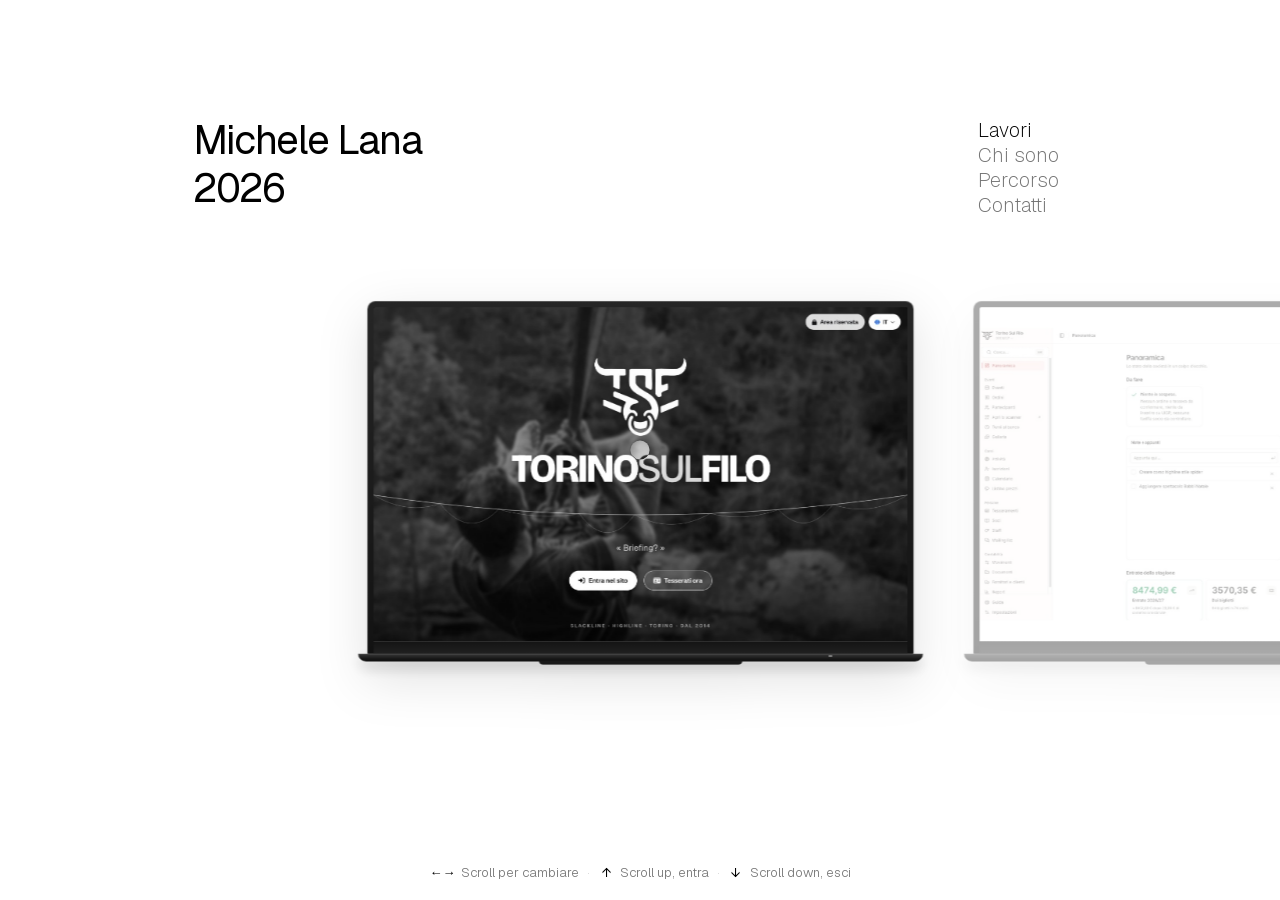
==== index.html @ 4f02e656 "ponytail" ====
<!doctype html>
<html lang="it">
<head>
<meta charset="utf-8">
<meta name="viewport" content="width=device-width, initial-scale=1, viewport-fit=cover">

<title>Michele Lana</title>
<meta name="description" content="Michele Lana. Sviluppo siti, piattaforme gestionali e app per macOS e Android, consulenza sulla privacy digitale. Torino, solo da remoto.">
<meta name="theme-color" content="#ffffff" media="(prefers-color-scheme: light)">
<meta name="theme-color" content="#14161a" media="(prefers-color-scheme: dark)">

<meta property="og:type" content="website">
<meta property="og:title" content="Michele Lana">
<meta property="og:description" content="Siti, piattaforme gestionali e applicazioni per macOS e Android. Consulenza sulla privacy digitale. Da Torino, solo da remoto.">
<link rel="canonical" href="https://michelelana.it/">
<meta property="og:url" content="https://michelelana.it/">
<meta property="og:image" content="https://michelelana.it/assets/img/og-image.jpg">
<meta property="og:image:width" content="1200">
<meta property="og:image:height" content="630">
<meta property="og:image:alt" content="Michele Lana, sviluppo siti, piattaforme gestionali e applicazioni">
<meta name="twitter:card" content="summary_large_image">
<meta name="twitter:image" content="https://michelelana.it/assets/img/og-image.jpg">

<link rel="icon" href="favicon.svg" type="image/svg+xml">
<link rel="preload" href="assets/fonts/geist-normal.woff2" as="font" type="font/woff2" crossorigin>
<link rel="stylesheet" href="assets/css/style.css?v=20261126m">

<script type="application/ld+json">
{"@context":"https://schema.org","@type":"Person","name":"Michele Lana",
"url":"https://michelelana.it/","image":"https://michelelana.it/assets/img/michele.jpg","email":"mailto:info@michelelana.it",
"jobTitle":"Sviluppatore web e consulente di privacy digitale",
"address":{"@type":"PostalAddress","addressLocality":"Torino","addressCountry":"IT"}}
</script>
<noscript><style>
  html,body{position:static!important;overflow:auto!important;height:auto!important}
  .cursor,.timeline,.back,.nav{display:none!important}
  .gallery{position:static!important;height:auto!important;overflow:visible!important}
  .gallery__viewport{overflow:visible!important}
  .gallery__track{display:block!important;transform:none!important}
  .slide{display:block!important;width:100%!important;height:auto!important;min-height:0!important;padding:60px 0;border-top:1px solid var(--line);pointer-events:auto!important}
  .slide,.slide__inner,.slide__text{opacity:1!important;transform:none!important}
  .slide__inner{position:static!important;left:auto!important;top:auto!important;width:100%!important;height:auto!important;grid-template-columns:1fr!important;gap:24px!important}
  .slide__visual{max-width:680px;transform:none!important}
  .slide__links{pointer-events:auto!important}
  .panel,.panel[hidden]{
    display:block!important;position:static!important;inset:auto!important;
    opacity:1!important;visibility:visible!important;
    background:none!important;backdrop-filter:none!important;-webkit-backdrop-filter:none!important;padding:40px 0;
  }
  .panel .panel__inner{
    display:block!important;max-height:none!important;overflow:visible!important;
    opacity:1!important;transform:none!important;padding:0;gap:0;
  }
  .panel .panel__text,.panel .panel__visual{width:100%!important}
</style></noscript>
</head>

<body>
<div class="cursor" aria-hidden="true"></div>
<svg aria-hidden="true" focusable="false" xmlns="http://www.w3.org/2000/svg" style="position:absolute;width:0;height:0;overflow:hidden"><symbol id="logo-unsplash" viewBox="0 0 24 24"><path fill="currentColor" d="M7.5 6.75V0h9v6.75h-9zm9 3.75H24V24H0V10.5h7.5v6.75h9V10.5z"/></symbol><symbol id="logo-soundcloud" viewBox="0 0 24 24"><path fill="currentColor" d="M23.999 14.165c-.052 1.796-1.612 3.169-3.4 3.169h-8.18a.68.68 0 0 1-.675-.683V7.862a.747.747 0 0 1 .452-.724s.75-.513 2.333-.513a5.364 5.364 0 0 1 2.763.755 5.433 5.433 0 0 1 2.57 3.54c.282-.08.574-.121.868-.12.884 0 1.73.358 2.347.992s.948 1.49.922 2.373ZM10.721 8.421c.247 2.98.427 5.697 0 8.672a.264.264 0 0 1-.53 0c-.395-2.946-.22-5.718 0-8.672a.264.264 0 0 1 .53 0ZM9.072 9.448c.285 2.659.37 4.986-.006 7.655a.277.277 0 0 1-.55 0c-.331-2.63-.256-5.02 0-7.655a.277.277 0 0 1 .556 0Zm-1.663-.257c.27 2.726.39 5.171 0 7.904a.266.266 0 0 1-.532 0c-.38-2.69-.257-5.21 0-7.904a.266.266 0 0 1 .532 0Zm-1.647.77a26.108 26.108 0 0 1-.008 7.147.272.272 0 0 1-.542 0 27.955 27.955 0 0 1 0-7.147.275.275 0 0 1 .55 0Zm-1.67 1.769c.421 1.865.228 3.5-.029 5.388a.257.257 0 0 1-.514 0c-.21-1.858-.398-3.549 0-5.389a.272.272 0 0 1 .543 0Zm-1.655-.273c.388 1.897.26 3.508-.01 5.412-.026.28-.514.283-.54 0-.244-1.878-.347-3.54-.01-5.412a.283.283 0 0 1 .56 0Zm-1.668.911c.4 1.268.257 2.292-.026 3.572a.257.257 0 0 1-.514 0c-.241-1.262-.354-2.312-.023-3.572a.283.283 0 0 1 .563 0Z"/></symbol></svg>

<header class="top">
  <div class="top__frame">
    <button class="brand" type="button" data-panel="lavori" aria-label="Torna ai lavori">
      <span>Michele Lana</span><span class="brand__yr"><span id="year" role="img" aria-label="2026">2026</span></span>
    </button>
    <nav class="nav" aria-label="Navigazione">
      <button type="button" data-panel="lavori" aria-current="true">Lavori</button>
      <button type="button" data-panel="chi-sono">Chi sono</button>
      <button type="button" data-panel="percorso">Percorso</button>
      <button type="button" data-panel="contatti">Contatti</button>
    </nav>
  </div>
</header>

<main id="main">

  <!-- ── GALLERIA: una slide alla volta ─────────────────────── -->
  <section class="gallery" id="lavori" aria-label="Lavori, slideshow" aria-describedby="gallery-help">
    <div class="gallery__viewport">
      <div class="gallery__track">

        <!-- 1 · Torino Sul Filo -->
        <article class="slide is-active" aria-label="Lavoro 1 di 11: Torino Sul Filo">
          <div class="slide__inner">
            <div class="slide__text">
              <h2>Torino Sul Filo</h2>
              <div class="slide__sub"><span>Web</span><span>Sito e piattaforma biglietti</span><span class="slide__date">2026</span></div>
              <div class="slide__meta"><h4>Associazione</h4>
                <div class="slide__lines"><span>Torino Sul Filo</span><span>Responsabile digitale</span></div>
              </div>
              <div class="slide__lines slide__desc"><span>Tesseramento, biglietteria con PDF,</span><span>check-in agli eventi e schede dei corsi.</span></div>
              <p class="slide__links"><a href="https://torinosulfilo.it" target="_blank" rel="noopener">torinosulfilo.it <span aria-hidden="true">&#8599;</span><span class="sr"> (si apre in una nuova scheda)</span></a></p>
            </div>
            <div class="slide__visual">
              <div class="device device--laptop">
                <div class="laptop__lid">
                  <div class="laptop__screen"><img src="assets/img/screens/torinosulfilo.jpg" alt="Homepage del sito torinosulfilo.it" width="1280" height="800" decoding="async"></div>
                  <div class="laptop__chin" aria-hidden="true"></div>
                </div>
                <div class="laptop__base" aria-hidden="true"><span class="laptop__point"></span></div>
              </div>
            </div>
          </div>
        </article>
        <!-- 2 · Gestionale Torino Sul Filo -->
        <article class="slide" aria-label="Lavoro 2 di 11: Gestionale Torino Sul Filo" inert aria-hidden="true">
          <div class="slide__inner">
            <div class="slide__text">
              <h2>Gestionale Torino Sul Filo</h2>
              <div class="slide__sub"><span>Web</span><span>Gestionale React</span><span class="slide__date">2026</span></div>
              <div class="slide__meta"><h4>Associazione</h4>
                <div class="slide__lines"><span>Torino Sul Filo</span><span>Gestionale su misura</span></div>
              </div>
              <div class="slide__lines slide__desc"><span>Flusso di cassa, tesseramenti e iscrizioni,</span><span>biglietti, libro soci e verbali d'assemblea.</span></div>
            </div>
            <div class="slide__visual">
              <div class="device device--laptop">
                <div class="laptop__lid">
                  <div class="laptop__screen"><picture><source media="(prefers-color-scheme: dark)" srcset="assets/img/screens/gestionale-torinosulfilo-dark.jpg"><img src="assets/img/screens/gestionale-torinosulfilo-light.jpg" alt="Gestionale Torino Sul Filo" width="1280" height="800" loading="lazy" decoding="async"></picture></div>
                  <div class="laptop__chin" aria-hidden="true"></div>
                </div>
                <div class="laptop__base" aria-hidden="true"><span class="laptop__point"></span></div>
              </div>
            </div>
          </div>
        </article>
        <!-- 3 · Biglietto Valle Orco Highline Festival -->
        <article class="slide slide--phone" aria-label="Lavoro 3 di 11: Biglietto Valle Orco Highline Festival" inert aria-hidden="true">
          <div class="slide__inner">
            <div class="slide__text">
              <h2>Biglietto con QR</h2>
              <div class="slide__sub"><span>Eventi</span><span>Biglietto nominativo</span><span class="slide__date">2026</span></div>
              <div class="slide__meta"><h4>Festival</h4>
                <div class="slide__lines"><span>Valle Orco Highline</span><span>Check-in con scansione</span></div>
              </div>
              <div class="slide__lines slide__desc"><span>Biglietto personale, QR code e</span><span>ingresso verificato allo staff.</span></div>
            </div>
            <div class="slide__visual slide__visual--phone">
              <div class="device device--phone">
                <div class="phone__body">
                  <div class="phone__screen"><picture><source media="(prefers-color-scheme: dark)" srcset="assets/img/screens/biglietto-vohf-dark.jpg?v=20261126i"><img src="assets/img/screens/biglietto-vohf-light.jpg?v=20261126i" alt="Biglietto dimostrativo del Valle Orco Highline Festival: nome fittizio e QR non valido" width="390" height="844" loading="lazy" decoding="async"></picture></div>
                </div>
              </div>
            </div>
          </div>
        </article>
        <!-- 4 · Pachamar Yoga -->
        <article class="slide slide--pachamar" aria-label="Lavoro 4 di 11: Pachamar Yoga" inert aria-hidden="true">
          <div class="slide__inner">
            <div class="slide__text">
              <h2>Pachamar Yoga</h2>
              <div class="slide__sub"><span>Web</span><span>Sito multi-pagina &middot; IT/EN/ES</span><span class="slide__date">2026</span></div>
              <div class="slide__meta"><h4>Yoga</h4>
                <div class="slide__lines"><span>Progetto di Nuri</span></div>
              </div>
              <div class="slide__lines slide__desc"><span>Vinyasa, Yin e Teoria Polivagale,</span><span>mentoring e ritiro a Tenerife.</span></div>
              <p class="slide__links"><a href="https://pachamaryoga.com" target="_blank" rel="noopener">pachamaryoga.com <span aria-hidden="true">&#8599;</span><span class="sr"> (si apre in una nuova scheda)</span></a></p>
            </div>
            <div class="slide__visual slide__visual--pair">
              <div class="device device--laptop">
                <div class="laptop__lid">
                  <div class="laptop__screen"><img src="assets/img/screens/pachamar.jpg" alt="Homepage del sito pachamaryoga.com" width="1280" height="800" loading="lazy" decoding="async"></div>
                  <div class="laptop__chin" aria-hidden="true"></div>
                </div>
                <div class="laptop__base" aria-hidden="true"><span class="laptop__point"></span></div>
              </div>
              <div class="device device--phone">
                <div class="phone__body">
                  <div class="phone__screen"><img src="assets/img/screens/pachamar-mobile.jpg" alt="Versione mobile del sito Pachamar Yoga" width="390" height="844" loading="lazy" decoding="async"></div>
                </div>
              </div>
            </div>
          </div>
        </article>
        <!-- 5 · Appunti -->
        <article class="slide" aria-label="Lavoro 5 di 11: Appunti" inert aria-hidden="true">
          <div class="slide__inner">
            <div class="slide__text">
              <h2>Appunti</h2>
              <div class="slide__sub"><span>Web</span><span>App web di studio</span><span class="slide__date">2026</span></div>
              <div class="slide__meta"><h4>Studio</h4>
                <div class="slide__lines"><span>Dispense in schede</span><span>Roadmap e ripasso</span></div>
              </div>
              <div class="slide__lines slide__desc"><span>Tracciamento dell'avanzamento, timer,</span><span>temi chiaro e scuro, offline.</span></div>
              <p class="slide__links"><a href="https://appunti-bin.pages.dev" target="_blank" rel="noopener">Cloudflare Preview <span aria-hidden="true">&#8599;</span><span class="sr"> (si apre in una nuova scheda)</span></a></p>
            </div>
            <div class="slide__visual">
              <div class="device device--laptop">
                <div class="laptop__lid">
                  <div class="laptop__screen"><picture><source media="(prefers-color-scheme: dark)" srcset="assets/img/screens/appunti-dark.jpg"><img src="assets/img/screens/appunti-light.jpg" alt="Homepage dell'app web Appunti" width="1280" height="800" loading="lazy" decoding="async"></picture></div>
                  <div class="laptop__chin" aria-hidden="true"></div>
                </div>
                <div class="laptop__base" aria-hidden="true"><span class="laptop__point"></span></div>
              </div>
            </div>
          </div>
        </article>
        <!-- 6 · Frushío -->
        <article class="slide" aria-label="Lavoro 6 di 11: Frushío" inert aria-hidden="true">
          <div class="slide__inner">
            <div class="slide__text">
              <h2>Frushío</h2>
              <div class="slide__sub"><span>Web</span><span>Lavori in corso</span><span class="slide__date">2026</span></div>
              <div class="slide__meta"><h4>Collettivo</h4>
                <div class="slide__lines"><span>Torino</span><span>Cofondatore</span></div>
              </div>
              <div class="slide__lines slide__desc"><span>Sito e piattaforma serate: prenotazioni,</span><span>ricevute, check-in, archivio.</span></div>
            </div>
            <div class="slide__visual">
              <div class="device device--laptop">
                <div class="laptop__lid">
                  <div class="laptop__screen"><img src="assets/img/screens/frushio-app.jpg" alt="Homepage desktop del sito Frushío" width="1280" height="800" loading="lazy" decoding="async"></div>
                  <div class="laptop__chin" aria-hidden="true"></div>
                </div>
                <div class="laptop__base" aria-hidden="true"><span class="laptop__point"></span></div>
              </div>
            </div>
          </div>
        </article>
        <!-- 7 · Strati -->
        <article class="slide slide--phone" aria-label="Lavoro 7 di 11: Strati" inert aria-hidden="true">
          <div class="slide__inner">
            <div class="slide__text">
              <h2>Strati</h2>
              <div class="slide__sub"><span>Android</span><span>Jetpack Compose</span><span class="slide__date">2025</span></div>
              <div class="slide__meta"><h4>Gioco</h4>
                <div class="slide__lines"><span>Domande filosofiche</span><span>Livelli di profondità</span></div>
              </div>
              <div class="slide__lines slide__desc"><span>Domande organizzate per tema e profondità,</span><span>in italiano e inglese.</span></div>
              <p class="slide__links">
                <a data-apk="skippydream/Strati" href="https://github.com/skippydream/Strati/releases/latest">Scarica l'APK <span aria-hidden="true">&#8595;</span></a>
                <a href="https://github.com/skippydream/Strati" target="_blank" rel="noopener">GitHub Repo <span aria-hidden="true">&#8599;</span><span class="sr"> (si apre in una nuova scheda)</span></a>
              </p>
            </div>
            <div class="slide__visual slide__visual--phone">
              <div class="device device--phone">
                <div class="phone__body">
                  <div class="phone__screen"><img src="assets/img/screens/strati-app.jpg" alt="Schermata dell'app Strati con il suo marchio" width="390" height="844" loading="lazy" decoding="async"></div>
                </div>
              </div>
            </div>
          </div>
        </article>
        <!-- 8 · Sun Seeker -->
        <article class="slide" aria-label="Lavoro 8 di 11: Sun Seeker" inert aria-hidden="true">
          <div class="slide__inner">
            <div class="slide__text">
              <h2>Sun Seeker</h2>
              <div class="slide__sub"><span>Web</span><span>App web &middot; Next.js</span><span class="slide__date">2025</span></div>
              <div class="slide__meta"><h4>Meteo</h4>
                <div class="slide__lines"><span>Ore di sole misurate</span><span>Sette giorni</span></div>
              </div>
              <div class="slide__lines slide__desc"><span>Alba, tramonto, golden hour, ora blu,</span><span>dettaglio ora per ora e fasi lunari.</span></div>
              <p class="slide__links"><a href="https://skippydream.github.io/SunSeeker/" target="_blank" rel="noopener">GitHub Deploy <span aria-hidden="true">&#8599;</span><span class="sr"> (si apre in una nuova scheda)</span></a></p>
            </div>
            <div class="slide__visual">
              <div class="device device--laptop">
                <div class="laptop__lid">
                  <div class="laptop__screen"><img src="assets/img/screens/sunseeker.jpg" alt="Schermata dell'app Sun Seeker con le previsioni solari per Torino (45,07°N 7,69°E)" width="1280" height="800" loading="lazy" decoding="async"></div>
                  <div class="laptop__chin" aria-hidden="true"></div>
                </div>
                <div class="laptop__base" aria-hidden="true"><span class="laptop__point"></span></div>
              </div>
            </div>
          </div>
        </article>
        <!-- 9 · One Piece Watcher -->
        <article class="slide" aria-label="Lavoro 9 di 11: One Piece Watcher" inert aria-hidden="true">
          <div class="slide__inner">
            <div class="slide__text">
              <h2>One Piece Watcher</h2>
              <div class="slide__sub"><span>macOS</span><span>App &middot; SwiftUI</span><span class="slide__date">2025</span></div>
              <div class="slide__meta"><h4>Lettore</h4>
                <div class="slide__lines"><span>Ripresa al minuto</span><span>Sincronia fra Mac</span></div>
              </div>
              <div class="slide__lines slide__desc"><span>Lettore integrato, posizione salvata</span><span>e riproduzione offline.</span></div>
            </div>
            <div class="slide__visual">
              <div class="device device--laptop">
                <div class="laptop__lid">
                  <div class="laptop__screen"><picture><source media="(prefers-color-scheme: dark)" srcset="assets/img/screens/one-piece-watcher-dark.jpg"><img src="assets/img/screens/one-piece-watcher-light.jpg" alt="Schermata dell'app One Piece Watcher dal README del progetto" width="1280" height="800" loading="lazy" decoding="async"></picture></div>
                  <div class="laptop__chin" aria-hidden="true"></div>
                </div>
                <div class="laptop__base" aria-hidden="true"><span class="laptop__point"></span></div>
              </div>
            </div>
          </div>
        </article>
        <!-- 10 · Unsplash -->
        <article class="slide slide--profile" aria-label="Lavoro 10 di 11: Unsplash" inert aria-hidden="true">
          <div class="slide__inner">
            <div class="slide__text">
              <h2 class="slide__title"><svg class="slide__logo slide__logo--unsplash" viewBox="0 0 24 24" fill="currentColor" aria-hidden="true" focusable="false"><use href="#logo-unsplash"></use></svg><span>Unsplash</span></h2>
              <div class="slide__sub"><span>Fotografia</span><span>Il mio profilo</span><span class="slide__date">2020</span></div>
              <div class="slide__meta"><h4>Profilo</h4>
                <div class="slide__lines"><span>@michelelana</span><span>Paesaggi, viaggi, highline</span></div>
              </div>
              <div class="slide__lines slide__desc"><span>Le foto che scatto tra montagne,</span><span>viaggi e arrampicate.</span></div>
              <p class="slide__links"><a href="https://unsplash.com/michelelana" target="_blank" rel="noopener">unsplash.com/michelelana <span aria-hidden="true">&#8599;</span><span class="sr"> (si apre in una nuova scheda)</span></a></p>
            </div>
            <div class="slide__visual">
              <div class="device device--laptop">
                <div class="laptop__lid">
                  <div class="laptop__screen"><picture><source media="(prefers-color-scheme: dark)" srcset="assets/img/screens/unsplash-dark.jpg?v=20261126l"><img src="assets/img/screens/unsplash-light.jpg?v=20261126l" alt="Griglia di foto dal profilo Unsplash di Michele Lana" width="1280" height="800" loading="lazy" decoding="async"></picture><span class="screen-logo screen-logo--unsplash" aria-hidden="true"><svg viewBox="0 0 24 24" fill="currentColor" aria-hidden="true" focusable="false"><use href="#logo-unsplash"></use></svg></span></div>
                  <div class="laptop__chin" aria-hidden="true"></div>
                </div>
                <div class="laptop__base" aria-hidden="true"><span class="laptop__point"></span></div>
              </div>
            </div>
          </div>
        </article>
        <!-- 11 · SoundCloud -->
        <article class="slide slide--profile" aria-label="Lavoro 11 di 11: SoundCloud" inert aria-hidden="true">
          <div class="slide__inner">
            <div class="slide__text">
              <h2 class="slide__title"><svg class="slide__logo slide__logo--soundcloud" viewBox="0 0 24 24" fill="currentColor" aria-hidden="true" focusable="false"><use href="#logo-soundcloud"></use></svg><span>SoundCloud</span></h2>
              <div class="slide__sub"><span>Musica</span><span>Il mio profilo</span><span class="slide__date">2018</span></div>
              <div class="slide__meta"><h4>Profilo</h4>
                <div class="slide__lines"><span>@snizemusic</span><span>Le mie tracce</span></div>
              </div>
              <div class="slide__lines slide__desc"><span>Musica elettronica autoprodotta, dal mix al master, </span><span>usando Ableton Live. Genere prevalentemente techno, ma non solo.</span></div>
              <p class="slide__links"><a href="https://soundcloud.com/snizemusic" target="_blank" rel="noopener">soundcloud.com/snizemusic <span aria-hidden="true">&#8599;</span><span class="sr"> (si apre in una nuova scheda)</span></a></p>
            </div>
            <div class="slide__visual">
              <div class="device device--laptop">
                <div class="laptop__lid">
                  <div class="laptop__screen"><picture><source media="(prefers-color-scheme: dark)" srcset="assets/img/screens/soundcloud-dark.jpg?v=20261126l"><img src="assets/img/screens/soundcloud-light.jpg?v=20261126l" alt="Griglia delle copertine delle mie tracce dal profilo SoundCloud di Michele Lana" width="1280" height="800" loading="lazy" decoding="async"></picture><span class="screen-logo screen-logo--soundcloud" aria-hidden="true"><svg viewBox="0 0 24 24" fill="currentColor" aria-hidden="true" focusable="false"><use href="#logo-soundcloud"></use></svg></span></div>
                  <div class="laptop__chin" aria-hidden="true"></div>
                </div>
                <div class="laptop__base" aria-hidden="true"><span class="laptop__point"></span></div>
              </div>
            </div>
          </div>
        </article>
      </div>
    </div>

    <!-- filmstrip in basso, come la timeline di Mike -->
    <nav class="timeline" aria-label="Vai a un lavoro">
      <button type="button" data-go="0" aria-label="Torino Sul Filo" aria-current="true"><img src="assets/img/thumbs/torinosulfilo.jpg" alt="" width="128" height="80" decoding="async"></button>
      <button type="button" data-go="1" aria-label="Gestionale Torino Sul Filo"><picture><source media="(prefers-color-scheme: dark)" srcset="assets/img/thumbs/gestionale-torinosulfilo-dark.jpg"><img src="assets/img/thumbs/gestionale-torinosulfilo-light.jpg" alt="" width="128" height="80" loading="lazy" decoding="async"></picture></button>
      <button type="button" data-go="2" aria-label="Biglietto Valle Orco Highline Festival"><picture><source media="(prefers-color-scheme: dark)" srcset="assets/img/thumbs/biglietto-vohf-dark.jpg?v=20261126i"><img src="assets/img/thumbs/biglietto-vohf-light.jpg?v=20261126i" alt="" width="128" height="80" loading="lazy" decoding="async"></picture></button>
      <button type="button" data-go="3" aria-label="Pachamar Yoga"><picture><source media="(max-width:600px)" srcset="assets/img/thumbs/pachamar-mobile.jpg"><img src="assets/img/thumbs/pachamar.jpg" alt="" width="128" height="80" loading="lazy" decoding="async"></picture></button>
      <button type="button" data-go="4" aria-label="Appunti"><picture><source media="(prefers-color-scheme: dark)" srcset="assets/img/thumbs/appunti-dark.jpg"><img src="assets/img/thumbs/appunti-light.jpg" alt="" width="128" height="80" loading="lazy" decoding="async"></picture></button>
      <button type="button" data-go="5" aria-label="Frushío"><img src="assets/img/thumbs/frushio-app.jpg" alt="" width="128" height="80" loading="lazy" decoding="async"></button>
      <button type="button" data-go="6" aria-label="Strati"><img src="assets/img/thumbs/strati-app.jpg" alt="" width="128" height="80" loading="lazy" decoding="async"></button>
      <button type="button" data-go="7" aria-label="Sun Seeker"><img src="assets/img/thumbs/sunseeker.jpg" alt="" width="128" height="80" loading="lazy" decoding="async"></button>
      <button type="button" data-go="8" aria-label="One Piece Watcher"><picture><source media="(prefers-color-scheme: dark)" srcset="assets/img/thumbs/one-piece-watcher-dark.jpg"><img src="assets/img/thumbs/one-piece-watcher-light.jpg" alt="" width="128" height="80" loading="lazy" decoding="async"></picture></button>
      <button type="button" data-go="9" aria-label="Unsplash"><picture><source media="(prefers-color-scheme: dark)" srcset="assets/img/thumbs/unsplash-dark.jpg?v=20261126l"><img src="assets/img/thumbs/unsplash-light.jpg?v=20261126l" alt="" width="128" height="80" loading="lazy" decoding="async"></picture></button>
      <button type="button" data-go="10" aria-label="SoundCloud"><picture><source media="(prefers-color-scheme: dark)" srcset="assets/img/thumbs/soundcloud-dark.jpg?v=20261126l"><img src="assets/img/thumbs/soundcloud-light.jpg?v=20261126l" alt="" width="128" height="80" loading="lazy" decoding="async"></picture></button>
    </nav>
    <div class="gallery__hint" aria-hidden="true">
      <div class="hint__row hint--touch">
        <span class="hint__cmd"><span class="hint__arrow hint__arrow--x">&#8592;&#8594;</span><span>Swipe per cambiare</span></span>
        <span class="hint__sep">&middot;</span>
        <span class="hint__cmd"><span class="hint__arrow hint__arrow--up">&#8593;</span><span>Swipe up, entra</span></span>
        <span class="hint__sep">&middot;</span>
        <span class="hint__cmd"><span class="hint__arrow hint__arrow--down">&#8595;</span><span>Swipe down, esci</span></span>
      </div>
      <div class="hint__row hint--pointer">
        <span class="hint__cmd"><span class="hint__arrow hint__arrow--x">&#8592;&#8594;</span><span>Scroll per cambiare</span></span>
        <span class="hint__sep">&middot;</span>
        <span class="hint__cmd"><span class="hint__arrow hint__arrow--up">&#8593;</span><span>Scroll up, entra</span></span>
        <span class="hint__sep">&middot;</span>
        <span class="hint__cmd"><span class="hint__arrow hint__arrow--down">&#8595;</span><span>Scroll down, esci</span></span>
      </div>
    </div>
    <p class="sr" id="gallery-help">Galleria di undici progetti. Con il mouse usa lo scroll orizzontale della rotellina o del trackpad, le frecce sinistra e destra o il trascinamento per cambiare progetto; usa lo scroll verticale verso l'alto, la freccia su, la barra spaziale o Invio per entrare nel progetto, e lo scroll verso il basso, la freccia gi&ugrave;, Escape o un altro clic per uscire. Sul touch fai swipe left o right per cambiare progetto, swipe up per entrare e swipe down per uscire, oppure tocca il dispositivo; se hai un progetto o un pannello aperto, scorri dal bordo sinistro o usa il pulsante indietro del browser per tornare ai lavori. Puoi anche usare le miniature in basso per scegliere un progetto.</p>
  </section>

  <!-- ── PANNELLI ────────────────────────────────────────────── -->
  <section class="panel" id="chi-sono" aria-label="Chi sono" hidden>
    <div class="panel__inner">
      <div class="panel__text">
        <p>Ciao! Mi chiamo Michele, ho 28 anni e vivo a Torino. Sono sviluppatore freelance e lavoro soprattutto con associazioni e collettivi.</p>
        <p>Li conosco da dentro: sono responsabile digitale di Torino Sul Filo e cofondatore di Frushío, un collettivo sportivo, artistico e culturale.</p>
        <p>Mi occupo anche di privacy digitale. Fuori dallo schermo mi trovo tra highline, arrampicata e sci alpinismo.</p>
        <div class="panel__links">
          <div><a href="mailto:info@michelelana.it">Email</a></div>
          <div><a href="https://github.com/skippydream" target="_blank" rel="noopener">GitHub <span aria-hidden="true">&#8599;</span></a></div>
        </div>
      </div>
      <div class="panel__visual"><img src="assets/img/michele.jpg" alt="Michele Lana" width="480" height="480" loading="lazy" decoding="async"></div>
    </div>
  </section>

  <section class="panel panel--list" id="percorso" aria-label="Percorso" hidden>
    <div class="panel__inner">
      <div class="cv-tabs" role="tablist" aria-label="Sezioni del percorso">
        <button type="button" role="tab" id="cv-tab-esperienza" aria-controls="cv-esperienza" aria-selected="true" data-cv-tab="esperienza">Esperienza</button>
        <button type="button" role="tab" id="cv-tab-formazione" aria-controls="cv-formazione" aria-selected="false" data-cv-tab="formazione">Formazione</button>
        <button type="button" role="tab" id="cv-tab-competenze" aria-controls="cv-competenze" aria-selected="false" data-cv-tab="competenze">Competenze</button>
      </div>
      <div class="cv-group" data-cv="esperienza" role="tabpanel" id="cv-esperienza" aria-labelledby="cv-tab-esperienza">
        <h3>Esperienza</h3>
        <ol class="cv__list">
          <li><span class="cv__yr">2025 &ndash; oggi</span><div><p class="cv__ttl">Sviluppatore freelance</p><p class="cv__desc">Siti, piattaforme di gestione, app Android e macOS.</p></div></li>
          <li><span class="cv__yr">2024 &ndash; oggi</span><div><p class="cv__ttl">Consulente privacy digitale</p><p class="cv__desc">Protezione di account, dispositivi e dati personali.</p></div></li>
          <li><span class="cv__yr">Oggi</span><div><p class="cv__ttl">Torino Sul Filo &middot; Frushío</p><p class="cv__desc">Responsabile digitale: sito, tesseramento e biglietteria. Cofondatore del collettivo.</p></div></li>
          <li><span class="cv__yr">2026</span><div><p class="cv__ttl">Valle Orco Highline Festival</p><p class="cv__desc">Biglietteria online con QR code, marketing e infografiche dell'evento.</p></div></li>
          <li><span class="cv__yr">2018 &ndash; 2019</span><div><p class="cv__ttl">LineageOS per LG G5</p><p class="cv__desc">Build dai sorgenti e rilasci pubblici, circa 4000 download. <a href="https://androidfilehost.com/?w=profile&amp;uid=673956719939834158" target="_blank" rel="noopener">AndroidFileHost <span aria-hidden="true">&#8599;</span></a></p></div></li>
          <li><span class="cv__yr">Prima</span><div><p class="cv__ttl">Altri lavori</p><p class="cv__desc">Vendite, ristorazione, eventi, consegne e lavori agricoli.</p></div></li>
        </ol>
      </div>
      <div class="cv-group" data-cv="formazione" role="tabpanel" id="cv-formazione" aria-labelledby="cv-tab-formazione">
        <h3>Formazione</h3>
        <ol class="cv__list">
          <li><span class="cv__yr">2022 &ndash; 2026</span><div><p class="cv__ttl">Scienze e Tecnologie Agrarie</p><p class="cv__desc">Agrobiotecnologie, Università di Torino</p></div></li>
          <li><span class="cv__yr">2013 &ndash; 2017</span><div><p class="cv__ttl">Liceo scientifico</p><p class="cv__desc">Liceo Scientifico &ldquo;A. Volta&rdquo;, Torino</p></div></li>
        </ol>
      </div>
      <div class="cv-group" data-cv="competenze" role="tabpanel" id="cv-competenze" aria-labelledby="cv-tab-competenze">
        <h3 class="cv__h">Competenze</h3>
        <ol class="cv__list">
          <li><span class="cv__yr">Sistemi</span><div><p class="cv__desc">Linux, macOS, Android, bootloader e UEFI.</p></div></li>
          <li><span class="cv__yr">Musica</span><div><p class="cv__desc">Ableton Live, produzione elettronica, mix e master.</p></div></li>
          <li><span class="cv__yr">Fotografia</span><div><p class="cv__desc">Grafica e ritocco in Lightroom, Photoshop e Illustrator; paesaggi e viaggi.</p></div></li>
          <li><span class="cv__yr">Eventi</span><div><p class="cv__desc">Biglietteria online con QR code, vendita e marketing.</p></div></li>
          <li><span class="cv__yr">Lingue e sport</span><div><p class="cv__desc">Italiano madrelingua, inglese B2, spagnolo B2, francese A2; slackline, arrampicata, sci e ciclismo.</p></div></li>
        </ol>
      </div>
    </div>
  </section>

  <section class="panel panel--contact" id="contatti" aria-label="Contatti" hidden>
    <div class="panel__inner">
      <div class="panel__text">
        <p>Hai un progetto in mente? Scrivimi.</p>
        <div class="panel__links"><div><a class="panel__mail" href="mailto:info@michelelana.it">info@michelelana.it</a></div></div>
        <p class="panel__note">Torino, Italia &middot; solo da remoto</p>
      </div>
    </div>
  </section>

</main>

<button class="back" type="button" aria-label="Torna ai lavori" hidden>
  <svg viewBox="0 0 60 60" aria-hidden="true"><path d="M26 56 4 30 26 4" fill="none" stroke="currentColor" stroke-width="2"/></svg>
</button>

<script src="assets/js/main.js?v=20261126m" defer></script>
</body>
</html>
---- assets/css/style.css ----
/* ============================================================
   michelelana.it — clone integrale in stile mikematas.com
   Pagina fissa a schermo intero, una slide alla volta, cursore
   invertito, filmstrip in basso e pannelli sovrapposti.
   ============================================================ */

@font-face {
  font-family:'Geist';
  font-style:normal;
  font-weight:100 900;
  font-display:swap;
  src:url(../fonts/geist-normal.woff2) format('woff2');
}

:root{
  --ink:#000;
  --mut:rgba(0,0,0,.55);
  --line:rgba(0,0,0,.12);
  --panel:rgba(255,255,255,.90);
  --bg:#fff;
  --ring:rgba(0,0,0,.15);
  --shadow:rgba(0,0,0,.12);
  --sans:'Geist',-apple-system,BlinkMacSystemFont,'Segoe UI',Helvetica,Arial,sans-serif;
  /* curva esponenziale: partenza decisa, arresto lungo e senza rimbalzi */
  --ease:cubic-bezier(.16,1,.3,1);
  --ease-soft:cubic-bezier(.22,1,.36,1);
  --dur:.5s;
  color-scheme:light;
}
@media (prefers-color-scheme:dark){
  :root{
    --ink:#f2f3f5;
    --mut:rgba(242,243,245,.55);
    --line:rgba(242,243,245,.18);
    --panel:rgba(20,22,26,.92);
    --bg:#14161a;
    --ring:rgba(242,243,245,.22);
    --shadow:rgba(0,0,0,.5);
    color-scheme:dark;
  }
}

*,*::before,*::after{box-sizing:border-box}
*{margin:0;padding:0}
html,body{
  position:fixed;inset:0;width:100%;height:100%;
  overflow:hidden;overscroll-behavior:none;
  font-family:var(--sans);font-size:20px;line-height:1.2;
  background:var(--bg);color:var(--ink);
  -webkit-font-smoothing:antialiased;-moz-osx-font-smoothing:grayscale;
  -webkit-user-select:none;user-select:none;
  -webkit-tap-highlight-color:transparent;
}
h1,h2,h3,h4{font-weight:400}
ol,ul{list-style:none}
a{color:inherit;text-decoration:none}
button{font:inherit;color:inherit;background:none;border:0;padding:0}
img{display:block;max-width:100%;height:auto}
picture{display:block}
::selection{background:var(--ink);color:var(--bg)}
:focus-visible{outline:2px solid var(--ink);outline-offset:6px}

.sr{position:absolute;width:1px;height:1px;overflow:hidden;clip-path:inset(50%);white-space:nowrap}

/* il cursore di Mike: cerchio invertito che inverte con precisione lo sfondo */
.cursor{display:none}
@media (hover:hover) and (pointer:fine){
  html,body,a,button,*{cursor:none!important}
  .cursor{
    display:block;position:fixed;top:0;left:0;width:48px;height:48px;
    z-index:10000;pointer-events:none;will-change:transform;
    transition:opacity .35s var(--ease-soft);
  }
  .cursor::after{
    content:"";position:absolute;inset:0;border-radius:50%;
    backdrop-filter:invert(100%);
    -webkit-backdrop-filter:invert(100%);
    box-shadow:0 0 0 1px var(--ring);
    transform:scale(.4);
    transition:transform .4s var(--ease),box-shadow .4s var(--ease);
  }
  .cursor.is-over::after{
    transform:scale(1.15);
    box-shadow:none;
  }
  .cursor.is-dragging::after{
    transform:scale(.85);
    box-shadow:none;
  }
}

/* ---------- header ---------- */
.top{position:fixed;inset:0;z-index:40;pointer-events:none}
.top__frame{
  width:min(1000px,calc(100% - 300px));
  margin-inline:auto;
  display:flex;align-items:flex-start;justify-content:space-between;
  padding:116px 71px 0 43px;
}
.brand{
  pointer-events:auto;display:flex;flex-direction:column;
  font-size:40px;line-height:1.2;letter-spacing:-.035em;font-weight:400;
  text-align:left;
}
.brand__yr{
  font-size:40px;line-height:1.2;
  font-variant-numeric:tabular-nums;
  overflow:hidden;
}
#year{
  display:inline-flex;
  font-variant-numeric:tabular-nums;
}
/* ogni cifra è uno span: scatta solo quella che cambia, le altre restano ferme */
#year .year__digit{
  display:inline-block;
  will-change:transform,opacity;
  transition:opacity .25s var(--ease-soft),transform .25s var(--ease);
}
#year .year__digit.is-changing{
  opacity:0;
  transform:translateY(8px);
}
.nav{pointer-events:auto;display:flex;flex-direction:column;align-items:flex-start;margin-top:2px;font-weight:200}
.nav button{
  font-size:20px;line-height:1.25;color:var(--mut);text-align:left;
  transition:color .25s;
}
.nav button:hover,.nav button[aria-current="true"]{color:var(--ink)}

/* ---------- galleria ---------- */
.gallery{position:fixed;inset:0;overflow:hidden}
.gallery__viewport{width:100%;height:100%;touch-action:none}
.gallery__track{
  display:flex;width:100%;height:100%;align-items:flex-end;padding-left:0;
  transform:translate3d(0,0,0);will-change:transform;
}
.slide{position:relative;flex:0 0 100%;width:100%;height:100%;overflow:hidden}
/* L'inner conserva SEMPRE la dimensione finale: in timeline viene solo scalato.
   Nessun cambio di layout = nessuno scatto durante l'apertura, come in Mike. */
.slide__inner{
  position:absolute;left:50%;top:50%;
  width:var(--inner-w,1240px);max-width:none;height:100%;
  display:grid;grid-template-columns:minmax(260px,360px) minmax(0,1fr);
  gap:clamp(40px,5vw,90px);align-items:center;
  padding-top:190px;padding-bottom:110px;
  transform:translate(-50%,-50%) scale(var(--k,1));
  transform-origin:center center;
  will-change:transform;
}

/* ---------- zoom: la stessa card che scala, senza rimbalzi né tagli ---------- */
.gallery{--card-w:1240px;--inner-w:1641px;--k:1;--overlap:0px;--extra:0px;--pv:1}
.gallery__track{transition:transform var(--dur) var(--ease)}
.slide{
  width:var(--slide-w,100vw);flex-basis:var(--slide-w,100vw);
  height:var(--slide-h,100vh);
  transition:opacity .45s var(--ease-soft);
}
/* in timeline le card si compattano e sfumano gradualmente allontanandosi dal centro */
.gallery:not(.is-zoomed) .slide{
  opacity:calc(1 / (1 + var(--d, 1) * 1.6));
  margin-right:calc(-1 * var(--overlap));
  /* le card si sovrappongono: il box vuoto della vicina non deve rubare il click */
  pointer-events:none;
}
.gallery:not(.is-zoomed) .device{pointer-events:auto;cursor:pointer}
/* scambio di geometria istantaneo: il movimento lo fa il FLIP in JS */
.gallery.no-transitions .gallery__track,
.gallery.no-transitions .slide,
.gallery.no-transitions .slide__inner,
.gallery.no-transitions .slide__visual,
.gallery.no-transitions .slide__text{transition:none!important}
.gallery:not(.is-zoomed) .slide.is-active{opacity:1}
/* l'immagine resta al centro della card: si sposta solo l'inner, non il layout */
.gallery:not(.is-zoomed) .slide__inner{left:calc(50% + var(--px,0px))}
.gallery:not(.is-zoomed) .slide--phone .slide__inner{top:50%}
.gallery:not(.is-zoomed) .slide--phone{
  margin-left:calc(-1 * var(--extra));
  margin-right:calc(-1 * (var(--overlap) + var(--extra)));
}
.gallery:not(.is-zoomed) .slide__inner{--px:calc(-471px * var(--k))}
/* Strati: allinea il centro del telefono a quello dei device laptop.
   Il telefono viene scalato anche come visual (--pv), quindi serve più
   compensazione delle card normali: -919*k, non -471*k. */
.gallery:not(.is-zoomed) .slide--phone .slide__inner{--px:calc(-919px * var(--k))}
/* zoom-in: l'inner è centrato ed evita tagli sui laptop */
@media (min-width:1241px){
  .gallery.is-zoomed .slide__inner{left:50%;padding-left:clamp(30px,4vw,60px);padding-right:clamp(30px,4vw,60px)}
}
.gallery:not(.is-zoomed) .slide__visual--phone{transform:scale(var(--pv));transform-origin:center center}
.slide__visual{transition:transform var(--dur) var(--ease)}

/* i dettagli sfumano dentro senza spostare l'immagine */
.slide__text{
  opacity:0;transform:translateY(14px);
  transition:opacity .65s var(--ease-soft) .26s,transform .85s var(--ease) .26s;
}
.gallery.is-zoomed .slide__text{opacity:1;transform:none}
.gallery:not(.is-zoomed) .slide__links{pointer-events:none}
.gallery:not(.is-zoomed) .timeline{opacity:0;pointer-events:none}
/* legenda dei gesti: frecce animate in CSS (nitide, niente GIF) */
.gallery__hint{
  position:absolute;left:50%;bottom:max(18px, calc(10px + env(safe-area-inset-bottom, 0px)));
  transform:translateX(-50%);
  z-index:25;max-width:min(96vw,1240px);
  font-size:clamp(11px,1.1vw,13px);font-weight:300;line-height:1.35;
  color:var(--mut);text-align:center;
  pointer-events:none;
  transition:opacity .55s var(--ease-soft);
}
.gallery.is-zoomed .gallery__hint{opacity:0}
.gallery__hint .hint__row{display:flex;align-items:center;justify-content:center;flex-wrap:wrap;gap:4px 8px}
.gallery__hint .hint__row + .hint__row{margin-top:4px}
.gallery__hint .hint__arrow{
  display:inline-flex;align-items:center;justify-content:center;
  min-width:1.2em;color:var(--ink);font-weight:400;
}
.gallery__hint .hint__cmd{display:inline-flex;align-items:center;gap:6px}
.gallery__hint .hint__sep{opacity:.35}
.gallery__hint .hint--touch{display:none}
@media (hover:none){
  .gallery__hint .hint--touch{display:flex}
  .gallery__hint .hint--pointer{display:none}
}
/* mobile: frecce incolonnate, padding, poi testo allineato */
@media (max-width:600px),(hover:none){
  .gallery__hint .hint__row{flex-direction:column;gap:2px 0}
  .gallery__hint .hint__cmd{
    display:grid;grid-template-columns:28px 1fr;column-gap:12px;
    width:min(100%,230px);align-items:center;text-align:left;
  }
  /* frecce disegnate in CSS: stessa scatola e stesso asse Y su ogni piattaforma */
  .gallery__hint .hint__arrow{
    position:relative;justify-self:start;
    width:24px;height:24px;min-width:0;
    font-size:0;line-height:0;color:var(--mut);
  }
  .gallery__hint .hint__arrow::before,
  .gallery__hint .hint__arrow::after{content:"";position:absolute}
  .gallery__hint .hint__arrow--x{
    background:linear-gradient(currentColor,currentColor) center/16px 1px no-repeat;
  }
  .gallery__hint .hint__arrow--x::before,
  .gallery__hint .hint__arrow--x::after{
    top:8px;border-top:4px solid transparent;border-bottom:4px solid transparent;
  }
  .gallery__hint .hint__arrow--x::before{left:0;border-right:5px solid currentColor}
  .gallery__hint .hint__arrow--x::after{right:0;border-left:5px solid currentColor}
  .gallery__hint .hint__arrow--up::before{
    left:11.5px;top:9px;width:1px;height:11px;background:currentColor;
  }
  .gallery__hint .hint__arrow--up::after{
    left:7px;top:3px;
    border-left:5px solid transparent;border-right:5px solid transparent;
    border-bottom:7px solid currentColor;
  }
  .gallery__hint .hint__arrow--down::before{
    left:11.5px;top:3px;width:1px;height:11px;background:currentColor;
  }
  .gallery__hint .hint__arrow--down::after{
    left:7px;top:13px;
    border-left:5px solid transparent;border-right:5px solid transparent;
    border-top:7px solid currentColor;
  }
  .gallery__hint .hint__sep{display:none}
}
@media (max-width:600px) and (hover:hover){
  .gallery__hint .hint--touch{display:flex}
  .gallery__hint .hint--pointer{display:none}
}
.gallery__hint .hint__arrow--x{animation:hint-x 1.8s var(--ease-soft) infinite}
.gallery__hint .hint__arrow--up{animation:hint-up 1.8s var(--ease-soft) infinite}
.gallery__hint .hint__arrow--down{animation:hint-down 1.8s var(--ease-soft) infinite}
@keyframes hint-x{
  0%,100%{transform:translateX(-2px)}
  50%{transform:translateX(2px)}
}
@keyframes hint-up{
  0%,100%{transform:translateY(2px);opacity:.55}
  50%{transform:translateY(-3px);opacity:1}
}
@keyframes hint-down{
  0%,100%{transform:translateY(-2px);opacity:.55}
  50%{transform:translateY(3px);opacity:1}
}
/* testo a sinistra, come le didascalie di Mike */
.slide__text h2{font-size:26px;font-weight:600;line-height:1.2;letter-spacing:-.025em}
.slide__title{display:flex;align-items:center;gap:.4em}
.slide__logo{width:1em;height:1em;flex:0 0 auto}
.slide__logo--unsplash{color:var(--ink)}
.slide__logo--soundcloud{color:#ff5500}
.slide__sub{display:flex;flex-direction:column;font-size:19px;font-weight:300;line-height:1.3;margin-top:4px}
.slide__sub .slide__date{margin-top:8px;font-variant-numeric:tabular-nums;color:var(--mut)}
.slide__meta{margin-top:22px;font-size:18px;color:var(--mut);font-weight:300;line-height:1.35}
.slide__meta h4{font-size:18px;font-weight:400;color:var(--ink);margin-bottom:2px}
.slide__lines{display:flex;flex-direction:column}
.slide__lines span{white-space:nowrap}
.slide__desc{margin-top:8px;font-size:18px;line-height:1.4;color:var(--mut)}
.slide__links{display:flex;flex-wrap:wrap;gap:0 24px;margin-top:26px;font-size:18px;font-weight:300;pointer-events:auto}
.slide__links a{display:inline-block;padding-bottom:2px;border-bottom:1px solid var(--line);transition:border-color .4s var(--ease-soft),color .4s var(--ease-soft)}
.slide__links a:hover{color:var(--mut);border-color:var(--mut)}

/* ---------- dispositivi ---------- */
.slide__visual{
  display:flex;align-items:center;justify-content:flex-end;
  min-width:0;max-height:100%;pointer-events:none;
}
.device{
  filter:drop-shadow(0 20px 32px var(--shadow));
  transform:translateZ(0);
}
.device--laptop{width:min(100%,700px)}
.laptop__lid{
  background:linear-gradient(#262626,#131313);padding:8px 8px 0;
  border-radius:10px 10px 1px 1px;
  box-shadow:inset 0 1px 0 rgba(255,255,255,.20),inset 0 0 0 1px rgba(255,255,255,.08),0 1px 3px rgba(0,0,0,.25);
}
.laptop__screen{position:relative;aspect-ratio:16/10;overflow:hidden;background:#050505;border-radius:2px 2px 0 0}
.laptop__screen::after{
  content:"";position:absolute;inset:0;
  background:linear-gradient(135deg,rgba(255,255,255,.07) 0%,transparent 45%);
  pointer-events:none;z-index:4;
}
/* in dark niente riflesso bianco sulle due card attenuate */
@media (prefers-color-scheme:dark){
  .slide--profile .laptop__screen::after{background:none}
}
.laptop__screen img{
  position:absolute;inset:0;width:100%;height:100%;
  object-fit:cover;object-position:top center;display:block;
}
.screen-logo{
  position:absolute;right:14px;bottom:14px;z-index:5;
  width:clamp(34px,3.2vw,48px);height:clamp(34px,3.2vw,48px);
  display:flex;align-items:center;justify-content:center;
  border-radius:50%;background:#fff;border:1px solid rgba(0,0,0,.10);
  box-shadow:0 2px 12px rgba(0,0,0,.35);
  pointer-events:none;
}
.screen-logo svg{width:60%;height:60%}
.screen-logo--unsplash{color:#000}
.screen-logo--soundcloud{color:#ff5500}
.laptop__chin{height:16px;background:linear-gradient(#151515,#222222);border-top:1px solid rgba(255,255,255,.07)}
.laptop__base{
  position:relative;height:10px;margin-inline:-12px;
  background:linear-gradient(#3a3a3a,#1a1a1a 60%,#0e0e0e);border-radius:0 0 14px 14px;
  box-shadow:0 8px 18px rgba(0,0,0,.20),inset 0 1px 0 rgba(255,255,255,.14);
}
.laptop__base::after{
  content:"";position:absolute;left:50%;bottom:-4px;transform:translateX(-50%);
  width:36%;height:5px;border-radius:0 0 8px 8px;background:#181818;
}
.laptop__point{position:absolute;right:16%;top:2px;width:5px;height:2px;border-radius:2px;background:#888}

.device--phone{width:min(100%,210px)}
.phone__body{
  position:relative;background:linear-gradient(145deg,#242424,#0b0b0b);
  border-radius:30px;padding:7px;
  box-shadow:inset 0 1px 0 rgba(255,255,255,.22),inset 0 0 0 1px rgba(255,255,255,.14),inset 0 0 0 2px rgba(0,0,0,.7),0 14px 28px rgba(0,0,0,.20);
}
.phone__body::before{content:"";position:absolute;left:-2px;top:82px;width:2px;height:30px;border-radius:2px 0 0 2px;background:#3a3a3a}
.phone__body::after{content:"";position:absolute;right:-2px;top:110px;width:2px;height:48px;border-radius:0 2px 2px 0;background:#3a3a3a}
.phone__screen{position:relative;aspect-ratio:390/844;overflow:hidden;background:#000;border-radius:24px}
.phone__screen::after{
  content:"";position:absolute;inset:0;
  background:linear-gradient(135deg,rgba(255,255,255,.09) 0%,transparent 42%);
  pointer-events:none;z-index:4;
}
.phone__screen img{
  position:absolute;inset:0;width:100%;height:100%;
  object-fit:cover;object-position:top center;display:block;
}

.slide__visual--pair{gap:clamp(12px,2vw,28px);align-items:flex-end}
.slide__visual--pair .device--laptop{width:min(100%,540px)}
.slide__visual--pair .device--phone{width:min(22%,130px);transform:translateY(12%)}

/* ---------- filmstrip (solo in gallery) ---------- */
.timeline{
  position:absolute;left:0;right:0;bottom:0;z-index:20;
  --thumb-gap:12px;
  display:flex;align-items:flex-end;justify-content:center;gap:var(--thumb-gap);
  width:var(--timeline-w);margin-inline:auto;
  padding-bottom:18px;
}
.timeline button{
  flex:0 0 auto;
  /* 11 miniature: anche su desktop la larghezza segue lo spazio utile,
     così la striscia non sborda; 120 px resta il tetto sui monitor larghi. */
  width:clamp(72px,calc((min(1240px,100vw - clamp(24px,14vw,200px)) - 10*var(--thumb-gap) - 2px)/11),120px);
  aspect-ratio:16/10;height:auto;display:block;
  padding:0;border:0;border-radius:4px;overflow:hidden;opacity:.32;
  background:rgba(0,0,0,.06);
  box-shadow:0 0 0 1px rgba(0,0,0,.08);
  transform-origin:bottom center;
  transition:opacity .55s var(--ease-soft),box-shadow .4s var(--ease-soft),transform .75s var(--ease);
  cursor:pointer;
}
@media (prefers-color-scheme:dark){
  .timeline button{
    background:rgba(255,255,255,.06);
    box-shadow:0 0 0 1px rgba(255,255,255,.1);
  }
}
.timeline button picture,
.timeline button img{
  display:block;width:100%;height:100%;aspect-ratio:16/10;
  object-fit:cover;border-radius:inherit;
}
.timeline button:hover{opacity:.8}
.timeline button[aria-current="true"]{opacity:1;box-shadow:0 0 0 1.5px var(--ink);transform:translateY(-8px) scale(1.04)}

/* ---------- pannelli ---------- */
.panel{
  position:fixed;inset:0;z-index:30;
  display:grid;place-items:center;
  background:var(--panel);
  backdrop-filter:blur(24px) saturate(180%);
  -webkit-backdrop-filter:blur(24px) saturate(180%);
  opacity:0;visibility:hidden;
  transition:opacity .65s var(--ease-soft),visibility .65s;
}
.panel[hidden]{display:none}
.panel.is-open{opacity:1;visibility:visible}
.panel .panel__inner{
  opacity:.55;transform:translateY(18px);
  transition:opacity .7s var(--ease-soft) .08s,transform .9s var(--ease) .08s;
}
.panel.is-open .panel__inner{opacity:1;transform:none}
.panel__inner{
  width:min(1000px,calc(100% - 300px));
  max-height:calc(100% - 200px);overflow:auto;
  scrollbar-width:none;
  display:flex;align-items:flex-start;gap:clamp(40px,7vw,100px);
  padding-top:100px;padding-bottom:60px;
  font-weight:200;
}
.panel__inner::-webkit-scrollbar{display:none}
.panel__text{flex:1 1;max-width:34em}
.panel__text p{font-size:20px;line-height:1.45}
.panel__text p + p{margin-top:20px}
.panel__visual{flex:1 1;display:flex;justify-content:flex-start}
.panel__visual img{width:100%;max-width:340px;aspect-ratio:1;object-fit:cover;filter:grayscale(1)}
.panel__links{display:flex;gap:60px;margin-top:40px;color:var(--mut)}
.panel__links a{display:inline-block;padding:2px 0;font-size:20px;transition:color .25s}
.panel__links a:hover{color:var(--ink)}
.panel__mail{font-size:clamp(26px,4vw,44px);letter-spacing:-.03em;border-bottom:1px solid var(--ink)}
.panel__note{margin-top:28px!important;color:var(--mut);font-size:18px!important}

.panel--list .panel__inner{
  display:grid;
  grid-template-columns:minmax(0,1fr) minmax(0,1fr);
  grid-template-areas:"cv-exp cv-edu" "cv-exp cv-skills";
  align-items:start;align-content:start;
  column-gap:clamp(24px,4vw,56px);row-gap:0;
  padding-top:68px;padding-bottom:36px;
}
.cv-tabs{display:none}
.cv-group[data-cv="esperienza"]{grid-area:cv-exp}
.cv-group[data-cv="formazione"]{grid-area:cv-edu}
.cv-group[data-cv="competenze"]{grid-area:cv-skills;margin-top:22px}
.panel--list h3{font-size:19px;font-weight:500;margin-bottom:12px}
.cv__list li{display:grid;grid-template-columns:104px 1fr;gap:14px;padding:6px 0;border-top:1px solid var(--line)}
.cv__yr{font-size:13px;color:var(--mut);font-variant-numeric:tabular-nums;padding-top:2px}
.cv__ttl{font-size:17px;font-weight:500;letter-spacing:-.01em}
.cv__desc{font-size:14px;line-height:1.36;color:var(--mut);margin-top:1px}
.cv__desc a{border-bottom:1px solid var(--line)}

/* freccia di ritorno: appena sopra la colonna di testo, non più nell'angolo */
.back{
  position:fixed;
  left:calc((100% - min(1000px, 100% - 300px))/2 - 60px);
  top:calc(50% - 220px);
  z-index:50;width:48px;height:48px;
  color:var(--ink);opacity:.9;
  transition:opacity .4s var(--ease-soft),transform .5s var(--ease);
}
.back:hover{opacity:1;transform:translateX(-5px)}
.back svg{width:100%;height:100%}

/* ============================================================
   responsive: la stessa griglia del desktop, solo più compatta.
   Nessun layout alternativo: cambiano le misure, non la struttura.
   ============================================================ */
:root{
  --pad-top:clamp(56px,9vh,96px);
  --pad-bottom:clamp(64px,11vh,104px);
  --gutter:clamp(24px,calc(14vw + env(safe-area-inset-left,0px) + env(safe-area-inset-right,0px)),300px);
  --content-w:min(1000px,calc(100% - var(--gutter)));
  --timeline-w:min(1240px,calc(100% - clamp(24px,14vw,200px)));
}

/* tablet: da 601 a 1240 px tutto si compatta in modo fluido;
   sotto i 600 px scatta il layout mobile, sopra i 1240 px quello desktop */
@media (max-width:1240px){
  .top__frame{
    width:var(--content-w);
    padding:var(--pad-top) clamp(12px,4vw,40px) 0 clamp(12px,3vw,32px);
  }
  .brand,.brand__yr{font-size:clamp(20px,4.4vw,34px)}
  .nav button{font-size:clamp(12px,2.4vw,18px)}

  .gallery.is-zoomed .slide__inner{
    left:50%;
    padding-left:clamp(12px,3vw,40px);
    padding-right:clamp(12px,3vw,40px);
  }
  .slide__inner{
    grid-template-columns:minmax(0,clamp(112px,32vw,300px)) minmax(0,1fr);
    gap:clamp(8px,2.2vw,26px);
    padding-top:var(--pad-top);
    padding-bottom:var(--pad-bottom);
  }
  /* Pachamar: il gruppo laptop+telefono è più largo del laptop e il margine
     calcolato in JS riserva già lo spazio nel passo tra le card. In timeline il
     telefono può uscire dal riquadro della slide senza essere tagliato; in zoom
     l'overflow torna hidden come per tutte le altre. */
  .gallery:not(.is-zoomed) .slide--pachamar{overflow:visible}
  .slide__text h2{font-size:clamp(16px,3.2vw,24px)}
  .slide__sub{font-size:clamp(12px,2.4vw,18px)}
  .slide__sub .slide__date{margin-top:clamp(3px,.7vw,8px)}
  .slide__meta,.slide__meta h4{font-size:clamp(11px,2.2vw,17px)}
  .slide__desc{font-size:clamp(11px,2.2vw,17px)}
  .slide__links{font-size:clamp(11px,2.2vw,17px);gap:0 clamp(10px,2vw,24px)}
  .slide__lines span{white-space:normal}

  .device--laptop{width:min(100%,700px,calc((100svh - var(--pad-top) - var(--pad-bottom)) * 1.45))}
  .device--phone{width:min(100%,250px,calc((100svh - var(--pad-top) - var(--pad-bottom)) * .52))}
  .phone__body{padding:4px;border-radius:24px}
  .phone__screen{border-radius:20px}
  .slide__visual--pair{gap:clamp(6px,1.5vw,20px);align-items:center}
  .slide__visual--pair .device--laptop{width:min(70%,calc((100svh - var(--pad-top) - var(--pad-bottom)) * 1.45))}
  .slide__visual--pair .device--phone{width:min(24%,calc((100svh - var(--pad-top) - var(--pad-bottom)) * .52));transform:none}

  .gallery:not(.is-zoomed) .slide__inner,
  .gallery:not(.is-zoomed) .slide--phone .slide__inner{--px:0px;top:50%}

  .timeline{
    width:var(--timeline-w);
    justify-content:center;
    align-items:center;
    --thumb-gap:clamp(6px,1.2vw,12px);
    gap:var(--thumb-gap);
    padding-bottom:max(6px, env(safe-area-inset-bottom));
    overflow-x:auto;
    scrollbar-width:none;
  }
  .timeline::-webkit-scrollbar{display:none}
  .timeline button{
    flex:0 0 auto;
    /* 11 miniature: la larghezza deriva dallo spazio utile, così la prima
       non viene più tagliata a sinistra quando la finestra si stringe */
    width:clamp(36px,calc((100vw - clamp(24px,14vw,200px) - 10*var(--thumb-gap) - 2px)/11),120px);
    aspect-ratio:16/10;
    height:auto;
  }
  .timeline button[aria-current="true"]{
    opacity:1;
    box-shadow:0 0 0 1.5px var(--ink);
    transform:translateY(-3px);
  }

  .panel__inner{
    width:var(--content-w);
    grid-template-columns:repeat(auto-fit,minmax(min(100%,240px),1fr));
    gap:clamp(20px,5vw,60px);
    padding-top:var(--pad-top);
    padding-bottom:var(--pad-bottom);
  }
  .panel__text p{font-size:clamp(14px,2.5vw,18px)}
  .panel__visual img{max-width:min(100%,240px)}
  .panel__links{gap:clamp(16px,4vw,40px);margin-top:clamp(16px,4vw,36px)}
  .panel__links a{font-size:clamp(14px,2.5vw,18px)}
  .cv__list li{grid-template-columns:clamp(56px,12vw,90px) 1fr;gap:clamp(6px,2vw,16px)}

  .back{
    left:max(12px,calc((100% - var(--content-w))/2 - clamp(28px,4vw,60px)));
    top:calc(50% - 150px);
    width:clamp(32px,5vw,44px);height:clamp(32px,5vw,44px);
  }
  body:has(.panel.is-open) .back{top:max(64px,calc(var(--pad-top) - 28px))}
}

@media (max-width:1240px) and (orientation:portrait){
  .slide__inner{
    padding-top:calc(var(--pad-top) + 52px);
    padding-bottom:max(24px,calc(var(--pad-bottom) - 52px));
  }
  .back{top:calc(50% - 100px)}
}

@media (max-width:1240px) and (max-height:520px) and (orientation:landscape){
  /* più spazio in basso: la filmstrip resta visibile anche su finestre basse */
  :root{--pad-bottom:clamp(78px,18vh,100px)}
  .brand,.brand__yr{font-size:clamp(18px,2.8vw,24px)}
  .nav button{font-size:clamp(12px,1.8vw,14px)}
  .slide__text h2{font-size:16px}
  .slide__sub{font-size:12px}
  .slide__sub .slide__date{margin-top:2px}
  .slide__meta{margin-top:10px}
  .slide__meta,.slide__meta h4,.slide__desc,.slide__links{font-size:12px}
  .slide__desc{margin-top:4px}
  .slide__links{margin-top:12px}
  .slide__lines span{white-space:nowrap}
  .back,
  body:has(.panel.is-open) .back{top:max(58px,calc(var(--pad-top) + 6px))}
}

@media only screen and (max-width:600px) and (orientation:portrait){
  :root{
    --pad-top:max(20px, env(safe-area-inset-top, 20px));
    --pad-bottom:max(16px, env(safe-area-inset-bottom, 16px));
    --gutter:clamp(24px, 7vw, 36px);
  }

  .top{transition:opacity .45s var(--ease-soft)}
  .top__frame{
    width:calc(100% - 2*var(--gutter));
    display:block;
    padding:var(--pad-top) 0 0;
  }
  .brand,.brand__yr{font-size:clamp(28px,8.2vw,36px);line-height:1.2;letter-spacing:-.03em}
  .nav{margin-top:clamp(12px,2.2vh,20px)}
  .nav button{font-size:clamp(15px,4.2vw,17px);line-height:1.45}
  /* .brand e .nav button hanno pointer-events:auto: vanno disattivati anche
     loro, altrimenti da telefono coprono i link dei pannelli */
  body:has(.gallery.is-zoomed) .top,
  body:has(.panel.is-open) .top{opacity:0;pointer-events:none}
  body:has(.gallery.is-zoomed) .top *,
  body:has(.panel.is-open) .top *{pointer-events:none}

  /* Spaziatura uniforme orizzontale delle card nella timeline */
  .gallery:not(.is-zoomed) .slide{
    margin-right:calc(-1 * var(--overlap));
    margin-left:0;
  }
  .gallery:not(.is-zoomed) .slide--phone{
    margin-left:0;
    margin-right:calc(-1 * var(--overlap));
  }

  /* Vista card chiusa (timeline preview): visual perfettamente centrato */
  .gallery:not(.is-zoomed) .slide__inner{
    left:50%;
    top:calc(50% + 24px);
    transform:translate(-50%,-50%) scale(var(--k,1));
    width:calc(100% - 2*var(--gutter));
    max-width:340px;
    height:auto;
    display:flex;
    flex-direction:column;
    align-items:center;
    justify-content:center;
    padding:0;
  }
  .gallery:not(.is-zoomed) .slide--phone .slide__inner{
    left:50%;
    top:calc(50% + 24px);
  }
  .gallery:not(.is-zoomed) .slide__text{
    position:absolute;
    pointer-events:none;
    opacity:0;
    visibility:hidden;
    height:0;
    overflow:hidden;
    margin:0;
    padding:0;
  }
  .gallery:not(.is-zoomed) .slide__visual{
    width:100%;
    display:flex;
    justify-content:center;
    align-items:center;
    margin:0;
  }

  /* Vista card aperta (zoom-in): colonna verticale pulita e centrata */
  .gallery.is-zoomed .slide__inner{
    left:50%;
    top:50%;
    transform:translate(-50%,-50%);
    width:calc(100% - 2*var(--gutter));
    max-width:340px;
    height:auto;
    max-height:calc(100svh - 100px);
    display:flex;
    flex-direction:column;
    align-items:center;
    justify-content:flex-start;
    gap:clamp(10px,2vh,18px);
    padding:max(52px,calc(42px + env(safe-area-inset-top,0px))) clamp(6px,2vw,12px) max(76px,calc(62px + env(safe-area-inset-bottom,0px)));
    overflow-y:auto;
    -webkit-overflow-scrolling:touch;
    scrollbar-width:none;
  }
  .gallery.is-zoomed .slide__inner::-webkit-scrollbar{
    display:none;
  }
  .gallery.is-zoomed .slide__visual{
    order:-1;
    width:100%;
    display:flex;
    justify-content:center;
    align-items:center;
    flex-shrink:0;
    max-height:38svh;
  }
  .gallery.is-zoomed .slide__text{
    order:1;
    position:static;
    width:100%;
    opacity:1;
    visibility:visible;
    transform:none;
    transition:opacity .5s var(--ease-soft) .2s,transform .6s var(--ease) .2s;
  }

  /* Dimensioni dispositivi coerenti */
  .device--laptop{
    width:min(100%,280px);
    max-width:280px;
  }
  .device--phone{
    width:min(100%,130px);
    max-width:130px;
  }
  .slide__visual--pair{
    display:flex;
    justify-content:center;
    align-items:flex-end;
    gap:8px;
  }
  .slide__visual--pair .device--laptop{
    width:70%;
    max-width:200px;
  }
  .slide__visual--pair .device--phone{
    width:26%;
    max-width:75px;
    transform:none;
  }
  .slide--pachamar .device--laptop{
    display:none;
  }
  .slide--pachamar .device--phone{
    width:min(100%,130px);
    max-width:130px;
    transform:none;
  }
  .gallery:not(.is-zoomed) .slide--pachamar .slide__visual{
    transform:scale(var(--pv));
    transform-origin:center center;
  }

  /* Tipografia mobile zoomata */
  .slide__text h2{font-size:clamp(19px,5.2vw,22px);font-weight:600;letter-spacing:-.02em;line-height:1.2}
  .slide__sub{font-size:clamp(13px,3.6vw,15px);line-height:1.25}
  .slide__sub .slide__date{margin-top:3px}
  .slide__meta{margin-top:10px}
  .slide__meta,.slide__meta h4{font-size:clamp(12px,3.4vw,14px)}
  .slide__lines span{white-space:normal}
  .slide__desc{font-size:clamp(12px,3.4vw,14px);line-height:1.35;margin-top:3px}
  .slide__links{font-size:clamp(12px,3.4vw,14px);line-height:1.3;margin-top:10px;gap:0 16px}

  /* Filmstrip mobile: miniature più grandi e gap compatto */
  .timeline{
    position:absolute;
    left:0;
    right:0;
    bottom:0;
    z-index:20;
    width:100%;
    display:flex;
    align-items:center;
    justify-content:flex-start;
    gap:4px;
    /* spazio sopra le thumbnail: l'attiva è alzata di 2px e con
       overflow-y:hidden verrebbe tagliata in alto quando la timeline appare */
    padding:8px max(16px, env(safe-area-inset-left, 16px)) max(10px, env(safe-area-inset-bottom, 10px));
    margin:0;
    overflow-x:auto;
    overflow-y:hidden;
    -webkit-overflow-scrolling:touch;
    scrollbar-width:none;
  }
  .timeline::-webkit-scrollbar{
    display:none;
  }
  .timeline button{
    flex:0 0 auto;
    width:clamp(70px, 20vw, 86px);
    aspect-ratio:16/10;
    height:auto;
    display:block;
    padding:0;
    border:0;
    border-radius:4px;
    overflow:hidden;
    opacity:.35;
    background:rgba(0,0,0,.08);
    box-shadow:0 0 0 1px rgba(0,0,0,.08);
    transform:none;
    transition:opacity .3s var(--ease-soft),box-shadow .3s var(--ease-soft),transform .3s var(--ease-soft);
    cursor:pointer;
  }
  @media (prefers-color-scheme:dark){
    .timeline button{
      background:rgba(255,255,255,.08);
      box-shadow:0 0 0 1px rgba(255,255,255,.1);
    }
  }
  .timeline button:hover{
    opacity:.8;
  }
  .timeline button[aria-current="true"]{
    opacity:1;
    box-shadow:0 0 0 1.5px var(--ink);
    transform:translateY(-2px);
  }
  .timeline button picture,
  .timeline button img{
    display:block;
    width:100%;
    height:100%;
    aspect-ratio:16/10;
    object-fit:cover;
    border-radius:inherit;
  }

  /* Back arrow */
  .back,
  body:has(.panel.is-open) .back{
    position:fixed;
    left:max(12px, env(safe-area-inset-left, 12px));
    top:max(12px, env(safe-area-inset-top, 12px));
    bottom:auto;
    right:auto;
    width:44px;
    height:44px;
    opacity:.65;
    display:flex;
    align-items:center;
    justify-content:center;
    z-index:50;
    transition:opacity .25s var(--ease-soft),transform .25s var(--ease);
  }
  .back:hover{
    opacity:1;
    transform:translateX(-3px);
  }
  .back svg{
    width:22px;
    height:22px;
    margin:0;
  }
  /* Hint: resta in basso, compatto e leggibile anche a 390px */
  .gallery__hint{
    bottom:max(16px, calc(8px + env(safe-area-inset-bottom, 0px)));
    max-width:calc(100vw - 24px);
    font-size:clamp(10px,2.8vw,12px);
    opacity:.8;
  }
  .back[hidden]{display:none}

  /* Pannelli */
  .panel{
    display:flex;
    align-items:flex-start;
    justify-content:center;
    overflow-y:auto;
    -webkit-overflow-scrolling:touch;
  }
  .panel__inner{
    width:calc(100% - 2*var(--gutter));
    max-width:440px;
    display:block;
    height:auto;
    min-height:min-content;
    padding-top:max(72px, calc(56px + env(safe-area-inset-top, 0px)));
    padding-bottom:max(60px, calc(40px + env(safe-area-inset-bottom, 0px)));
    overflow-y:visible;
  }
  .panel__text p{font-size:clamp(15px,4.2vw,18px);line-height:1.5}
  .panel__text p + p{margin-top:16px}
  .panel__visual{margin-top:24px}
  .panel__visual img{max-width:180px;border-radius:6px}
  .panel__links{gap:24px;margin-top:22px}
  .panel__links a{font-size:clamp(15px,4.2vw,18px)}

  .panel--list .panel__inner{
    display:block;
    padding-top:max(68px,calc(52px + env(safe-area-inset-top,0px)));
    padding-bottom:max(48px,calc(32px + env(safe-area-inset-bottom,0px)));
  }
  .cv-tabs{
    display:flex;flex-wrap:wrap;gap:8px;
    margin-bottom:18px;
  }
  .cv-tabs button{
    font:inherit;font-size:13px;font-weight:500;
    padding:7px 12px;border:1px solid var(--line);border-radius:999px;
    background:transparent;color:var(--mut);cursor:pointer;
  }
  .cv-tabs button[aria-selected="true"]{
    color:var(--ink);border-color:var(--ink);
  }
  .cv-group[hidden]{display:none}
  .cv-group[data-cv="competenze"]{margin-top:0}
  .panel--list h3{
    font-size:18px;
    font-weight:600;
    margin-bottom:14px;
    letter-spacing:-.01em;
  }
  .cv__list li{
    display:grid;
    grid-template-columns:84px 1fr;
    gap:8px;
    padding:7px 0;
    border-top:1px solid var(--line);
  }
  .cv__yr{
    font-size:12px;
    color:var(--mut);
    font-variant-numeric:tabular-nums;
    padding-top:1px;
    white-space:nowrap;
  }
  .cv__ttl{
    font-size:15px;
    font-weight:500;
    letter-spacing:-.01em;
    line-height:1.25;
  }
  .cv__desc{
    font-size:12.5px;
    line-height:1.32;
    color:var(--mut);
    margin-top:1px;
  }
}

@media (prefers-reduced-motion:reduce){
  .gallery__track,.slide,.slide__inner,.slide__text,.slide__visual,.timeline button,
  .panel,.panel__inner,.back,.cursor,.cursor::after,#year .year__digit{
    transition-duration:.01ms!important;transition-delay:0s!important;
  }
  .gallery__hint .hint__arrow{animation:none}
}
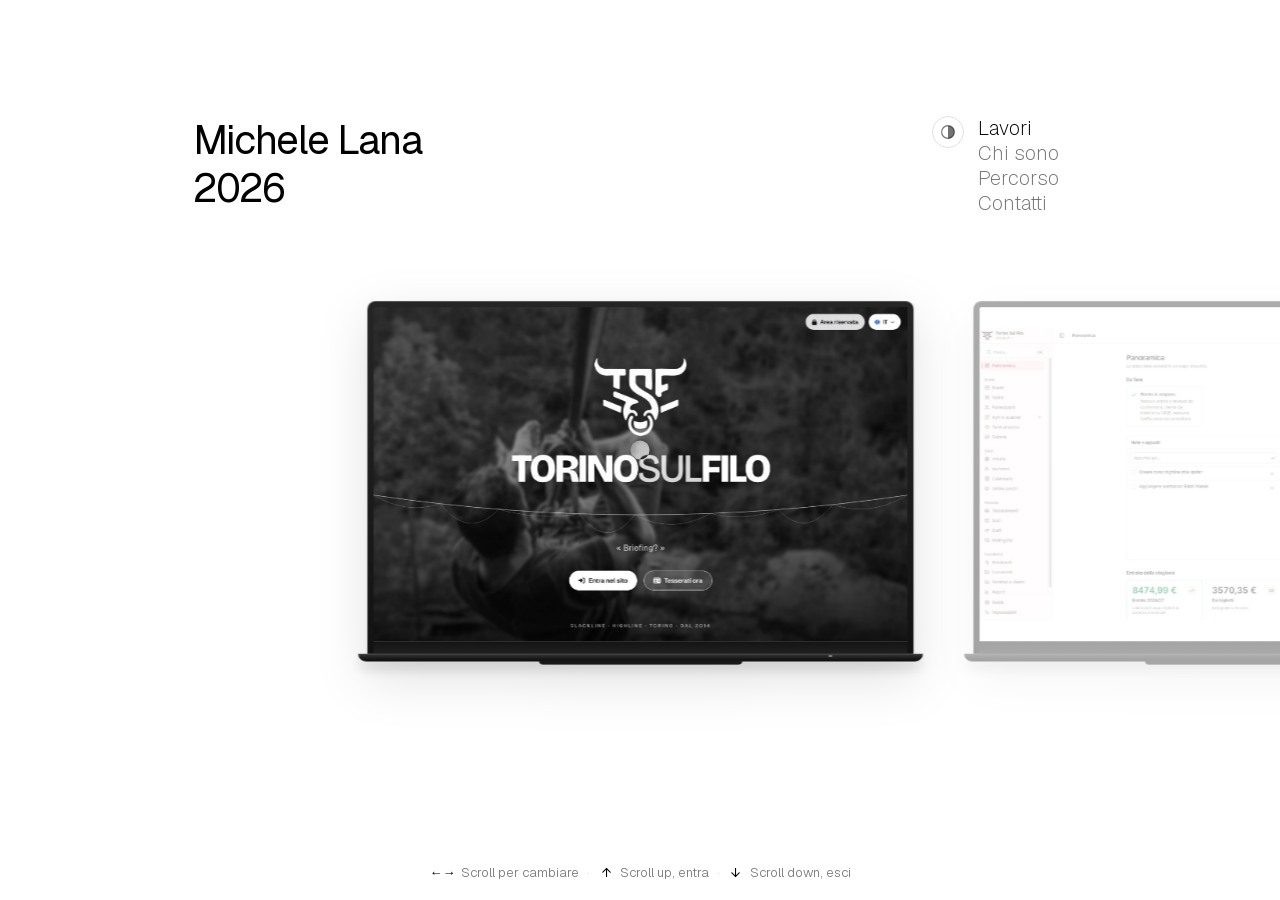
==== commit 0e396402: "Icona tema dinamica, tooltip miniature e copia email" ====
--- a/index.html
+++ b/index.html
@@ -22,8 +22,38 @@
 <meta name="twitter:image" content="https://michelelana.it/assets/img/og-image.jpg">
 
 <link rel="icon" href="favicon.svg" type="image/svg+xml">
+<script>
+  (function () {
+    var saved = null;
+    try {
+      var value = localStorage.getItem('michelelana-theme');
+      if (value === 'light' || value === 'dark') saved = value;
+    } catch (e) {}
+    if (saved) document.documentElement.setAttribute('data-theme', saved);
+
+    /* Una sola funzione per le varianti light/dark: la usa anche main.js.
+       Deve girare prima che il browser scelga le immagini, non solo al click. */
+    window.__themeMedia = function (choice) {
+      var dark = choice === 'dark' ||
+        (choice === 'auto' && window.matchMedia('(prefers-color-scheme: dark)').matches);
+      var sources = document.querySelectorAll('picture source[data-auto-media], picture source[media*="prefers-color-scheme: dark"]');
+      Array.prototype.forEach.call(sources, function (s) {
+        if (!s.getAttribute('data-auto-media')) s.setAttribute('data-auto-media', s.getAttribute('media'));
+        s.setAttribute('media', choice === 'auto' ? s.getAttribute('data-auto-media') : (dark ? 'all' : 'not all'));
+      });
+      var metas = document.querySelectorAll('meta[name="theme-color"]');
+      Array.prototype.forEach.call(metas, function (meta, i) {
+        var darkMeta = i === 1;
+        meta.setAttribute('media', choice === 'auto'
+          ? (darkMeta ? '(prefers-color-scheme: dark)' : '(prefers-color-scheme: light)')
+          : (dark === darkMeta ? 'all' : 'not all'));
+      });
+    };
+    if (saved) window.__themeMedia(saved);
+  })();
+</script>
 <link rel="preload" href="assets/fonts/geist-normal.woff2" as="font" type="font/woff2" crossorigin>
-<link rel="stylesheet" href="assets/css/style.css?v=20261126m">
+<link rel="stylesheet" href="assets/css/style.css?v=20261126r">
 
 <script type="application/ld+json">
 {"@context":"https://schema.org","@type":"Person","name":"Michele Lana",
@@ -33,7 +63,7 @@
 </script>
 <noscript><style>
   html,body{position:static!important;overflow:auto!important;height:auto!important}
-  .cursor,.timeline,.back,.nav{display:none!important}
+  .cursor,.timeline,.back,.nav,.theme-toggle,.copy-mail{display:none!important}
   .gallery{position:static!important;height:auto!important;overflow:visible!important}
   .gallery__viewport{overflow:visible!important}
   .gallery__track{display:block!important;transform:none!important}
@@ -64,12 +94,32 @@
     <button class="brand" type="button" data-panel="lavori" aria-label="Torna ai lavori">
       <span>Michele Lana</span><span class="brand__yr"><span id="year" role="img" aria-label="2026">2026</span></span>
     </button>
-    <nav class="nav" aria-label="Navigazione">
-      <button type="button" data-panel="lavori" aria-current="true">Lavori</button>
-      <button type="button" data-panel="chi-sono">Chi sono</button>
-      <button type="button" data-panel="percorso">Percorso</button>
-      <button type="button" data-panel="contatti">Contatti</button>
-    </nav>
+    <div class="nav-wrap">
+      <button class="theme-toggle" type="button" data-theme-toggle data-state="auto"
+              aria-label="Tema: Auto. Attiva per passare a Chiaro" title="Tema: Auto">
+        <svg viewBox="0 0 24 24" aria-hidden="true" focusable="false">
+          <g class="theme-icon theme-icon--auto">
+            <circle cx="12" cy="12" r="8.5" fill="none" stroke="currentColor" stroke-width="1.5"/>
+            <path d="M12 3.5a8.5 8.5 0 0 1 0 17z" fill="currentColor"/>
+          </g>
+          <g class="theme-icon theme-icon--light">
+            <circle cx="12" cy="12" r="4.2" fill="none" stroke="currentColor" stroke-width="1.5"/>
+            <path d="M12 2v2.5M12 19.5V22M2 12h2.5M19.5 12H22M5 5l1.8 1.8M17.2 17.2 19 19M19 5l-1.8 1.8M6.8 17.2 5 19"
+                  fill="none" stroke="currentColor" stroke-width="1.5" stroke-linecap="round"/>
+          </g>
+          <g class="theme-icon theme-icon--dark">
+            <path d="M20.2 15.2A8.6 8.6 0 0 1 8.8 3.8 8.6 8.6 0 1 0 20.2 15.2Z"
+                  fill="none" stroke="currentColor" stroke-width="1.5" stroke-linejoin="round"/>
+          </g>
+        </svg>
+      </button>
+      <nav class="nav" aria-label="Navigazione">
+        <button type="button" data-panel="lavori" aria-current="true">Lavori</button>
+        <button type="button" data-panel="chi-sono">Chi sono</button>
+        <button type="button" data-panel="percorso">Percorso</button>
+        <button type="button" data-panel="contatti">Contatti</button>
+      </nav>
+    </div>
   </div>
 </header>
 
@@ -350,6 +400,7 @@
       <button type="button" data-go="9" aria-label="Unsplash"><picture><source media="(prefers-color-scheme: dark)" srcset="assets/img/thumbs/unsplash-dark.jpg?v=20261126l"><img src="assets/img/thumbs/unsplash-light.jpg?v=20261126l" alt="" width="128" height="80" loading="lazy" decoding="async"></picture></button>
       <button type="button" data-go="10" aria-label="SoundCloud"><picture><source media="(prefers-color-scheme: dark)" srcset="assets/img/thumbs/soundcloud-dark.jpg?v=20261126l"><img src="assets/img/thumbs/soundcloud-light.jpg?v=20261126l" alt="" width="128" height="80" loading="lazy" decoding="async"></picture></button>
     </nav>
+    <div class="thumb-tooltip" id="thumb-tooltip"></div>
     <div class="gallery__hint" aria-hidden="true">
       <div class="hint__row hint--touch">
         <span class="hint__cmd"><span class="hint__arrow hint__arrow--x">&#8592;&#8594;</span><span>Swipe per cambiare</span></span>
@@ -417,7 +468,8 @@
           <li><span class="cv__yr">Musica</span><div><p class="cv__desc">Ableton Live, produzione elettronica, mix e master.</p></div></li>
           <li><span class="cv__yr">Fotografia</span><div><p class="cv__desc">Grafica e ritocco in Lightroom, Photoshop e Illustrator; paesaggi e viaggi.</p></div></li>
           <li><span class="cv__yr">Eventi</span><div><p class="cv__desc">Biglietteria online con QR code, vendita e marketing.</p></div></li>
-          <li><span class="cv__yr">Lingue e sport</span><div><p class="cv__desc">Italiano madrelingua, inglese B2, spagnolo B2, francese A2; slackline, arrampicata, sci e ciclismo.</p></div></li>
+          <li><span class="cv__yr">Lingue</span><div><p class="cv__desc">Italiano madrelingua, inglese B2, spagnolo B2, francese A2.</p></div></li>
+          <li><span class="cv__yr">Sport</span><div><p class="cv__desc">Highline (Slackline), Arrampicata (Sportiva 7a+, Trad, Multipitch 6c, Boulder Indoor 7b+ e Outdoor)</p></div></li>
         </ol>
       </div>
     </div>
@@ -427,8 +479,13 @@
     <div class="panel__inner">
       <div class="panel__text">
         <p>Hai un progetto in mente? Scrivimi.</p>
-        <div class="panel__links"><div><a class="panel__mail" href="mailto:info@michelelana.it">info@michelelana.it</a></div></div>
+        <p class="availability"><span class="availability__dot" aria-hidden="true"></span>Disponibile per progetti</p>
+        <div class="panel__links">
+          <div><a class="panel__mail" href="mailto:info@michelelana.it">info@michelelana.it</a></div>
+          <div><button class="copy-mail" type="button" aria-label="Copia indirizzo email">Copia</button></div>
+        </div>
         <p class="panel__note">Torino, Italia &middot; solo da remoto</p>
+        <p class="sr" id="copy-status" role="status" aria-live="polite"></p>
       </div>
     </div>
   </section>
@@ -439,6 +496,9 @@
   <svg viewBox="0 0 60 60" aria-hidden="true"><path d="M26 56 4 30 26 4" fill="none" stroke="currentColor" stroke-width="2"/></svg>
 </button>
 
-<script src="assets/js/main.js?v=20261126m" defer></script>
+<script>
+  if (window.__themeMedia) window.__themeMedia(document.documentElement.getAttribute('data-theme') || 'auto');
+</script>
+<script src="assets/js/main.js?v=20261126t" defer></script>
 </body>
 </html>
--- a/assets/css/style.css
+++ b/assets/css/style.css
@@ -20,6 +20,8 @@
   --bg:#fff;
   --ring:rgba(0,0,0,.15);
   --shadow:rgba(0,0,0,.12);
+  --thumb-bg:rgba(0,0,0,.06);
+  --thumb-ring:rgba(0,0,0,.08);
   --sans:'Geist',-apple-system,BlinkMacSystemFont,'Segoe UI',Helvetica,Arial,sans-serif;
   /* curva esponenziale: partenza decisa, arresto lungo e senza rimbalzi */
   --ease:cubic-bezier(.16,1,.3,1);
@@ -27,8 +29,10 @@
   --dur:.5s;
   color-scheme:light;
 }
+/* Auto segue il sistema; Chiaro e Scuro forzano le variabili. */
 @media (prefers-color-scheme:dark){
-  :root{
+  :root:not([data-theme]),
+  :root[data-theme="auto"]{
     --ink:#f2f3f5;
     --mut:rgba(242,243,245,.55);
     --line:rgba(242,243,245,.18);
@@ -36,8 +40,22 @@
     --bg:#14161a;
     --ring:rgba(242,243,245,.22);
     --shadow:rgba(0,0,0,.5);
+    --thumb-bg:rgba(255,255,255,.06);
+    --thumb-ring:rgba(255,255,255,.1);
     color-scheme:dark;
   }
+}
+:root[data-theme="dark"]{
+  --ink:#f2f3f5;
+  --mut:rgba(242,243,245,.55);
+  --line:rgba(242,243,245,.18);
+  --panel:rgba(20,22,26,.92);
+  --bg:#14161a;
+  --ring:rgba(242,243,245,.22);
+  --shadow:rgba(0,0,0,.5);
+  --thumb-bg:rgba(255,255,255,.06);
+  --thumb-ring:rgba(255,255,255,.1);
+  color-scheme:dark;
 }
 
 *,*::before,*::after{box-sizing:border-box}
@@ -127,6 +145,24 @@
   transition:color .25s;
 }
 .nav button:hover,.nav button[aria-current="true"]{color:var(--ink)}
+.nav-wrap{pointer-events:auto;display:flex;align-items:flex-start;gap:14px}
+.nav-wrap .nav{margin-top:0}
+.theme-toggle{
+  pointer-events:auto;flex:0 0 auto;
+  width:32px;height:32px;display:flex;align-items:center;justify-content:center;
+  color:var(--mut);border:1px solid var(--line);border-radius:50%;
+  transition:color .25s,border-color .25s,transform .4s var(--ease);
+}
+.theme-toggle[data-state="light"],
+.theme-toggle[data-state="dark"]{color:var(--ink)}
+.theme-toggle:hover{
+  color:var(--ink);border-color:var(--ink);transform:rotate(12deg);
+}
+.theme-toggle svg{width:18px;height:18px;display:block}
+.theme-icon{display:none}
+.theme-toggle[data-state="auto"] .theme-icon--auto,
+.theme-toggle[data-state="light"] .theme-icon--light,
+.theme-toggle[data-state="dark"] .theme-icon--dark{display:block}
 
 /* ---------- galleria ---------- */
 .gallery{position:fixed;inset:0;overflow:hidden}
@@ -385,23 +421,18 @@
   padding-bottom:18px;
 }
 .timeline button{
+  position:relative;
   flex:0 0 auto;
   /* 11 miniature: anche su desktop la larghezza segue lo spazio utile,
      così la striscia non sborda; 120 px resta il tetto sui monitor larghi. */
   width:clamp(72px,calc((min(1240px,100vw - clamp(24px,14vw,200px)) - 10*var(--thumb-gap) - 2px)/11),120px);
   aspect-ratio:16/10;height:auto;display:block;
   padding:0;border:0;border-radius:4px;overflow:hidden;opacity:.32;
-  background:rgba(0,0,0,.06);
-  box-shadow:0 0 0 1px rgba(0,0,0,.08);
+  background:var(--thumb-bg);
+  box-shadow:0 0 0 1px var(--thumb-ring);
   transform-origin:bottom center;
   transition:opacity .55s var(--ease-soft),box-shadow .4s var(--ease-soft),transform .75s var(--ease);
   cursor:pointer;
-}
-@media (prefers-color-scheme:dark){
-  .timeline button{
-    background:rgba(255,255,255,.06);
-    box-shadow:0 0 0 1px rgba(255,255,255,.1);
-  }
 }
 .timeline button picture,
 .timeline button img{
@@ -410,6 +441,19 @@
 }
 .timeline button:hover{opacity:.8}
 .timeline button[aria-current="true"]{opacity:1;box-shadow:0 0 0 1.5px var(--ink);transform:translateY(-8px) scale(1.04)}
+
+/* Tooltip fuori dal flusso: non altera la larghezza della filmstrip. */
+.thumb-tooltip{
+  position:fixed;left:0;top:0;z-index:25;
+  padding:6px 8px;border-radius:4px;
+  background:var(--ink);color:var(--bg);
+  font-size:11px;font-weight:400;line-height:1;white-space:nowrap;
+  letter-spacing:.01em;
+  opacity:0;visibility:hidden;pointer-events:none;
+  transform:translate(-50%,-100%);
+  transition:opacity .2s var(--ease-soft);
+}
+.thumb-tooltip.is-visible{opacity:1;visibility:visible}
 
 /* ---------- pannelli ---------- */
 .panel{
@@ -442,11 +486,31 @@
 .panel__text p + p{margin-top:20px}
 .panel__visual{flex:1 1;display:flex;justify-content:flex-start}
 .panel__visual img{width:100%;max-width:340px;aspect-ratio:1;object-fit:cover;filter:grayscale(1)}
-.panel__links{display:flex;gap:60px;margin-top:40px;color:var(--mut)}
-.panel__links a{display:inline-block;padding:2px 0;font-size:20px;transition:color .25s}
-.panel__links a:hover{color:var(--ink)}
+.panel__links{display:flex;align-items:baseline;gap:60px;margin-top:40px;color:var(--mut)}
+.panel__links a,
+.panel__links button{
+  display:inline-block;padding:2px 0;font-size:20px;
+  border-bottom:1px solid transparent;
+  transition:color .25s,border-color .25s;
+}
+.panel__links a:hover,
+.panel__links button:hover,
+.panel__links button.is-done{color:var(--ink);border-bottom-color:var(--ink)}
 .panel__mail{font-size:clamp(26px,4vw,44px);letter-spacing:-.03em;border-bottom:1px solid var(--ink)}
 .panel__note{margin-top:28px!important;color:var(--mut);font-size:18px!important}
+.availability{
+  display:inline-flex;align-items:center;gap:8px;
+  font-size:13px;font-weight:500;letter-spacing:.02em;color:var(--mut);
+}
+.availability__dot{
+  width:6px;height:6px;flex:0 0 auto;border-radius:50%;
+  background:currentColor;
+  animation:availability-pulse 2.6s var(--ease-soft) infinite;
+}
+@keyframes availability-pulse{
+  0%,100%{opacity:.35;transform:scale(.8)}
+  50%{opacity:1;transform:scale(1)}
+}
 
 .panel--list .panel__inner{
   display:grid;
@@ -454,14 +518,14 @@
   grid-template-areas:"cv-exp cv-edu" "cv-exp cv-skills";
   align-items:start;align-content:start;
   column-gap:clamp(24px,4vw,56px);row-gap:0;
-  padding-top:68px;padding-bottom:36px;
+  padding-top:58px;padding-bottom:28px;
 }
 .cv-tabs{display:none}
 .cv-group[data-cv="esperienza"]{grid-area:cv-exp}
 .cv-group[data-cv="formazione"]{grid-area:cv-edu}
-.cv-group[data-cv="competenze"]{grid-area:cv-skills;margin-top:22px}
+.cv-group[data-cv="competenze"]{grid-area:cv-skills;margin-top:16px}
 .panel--list h3{font-size:19px;font-weight:500;margin-bottom:12px}
-.cv__list li{display:grid;grid-template-columns:104px 1fr;gap:14px;padding:6px 0;border-top:1px solid var(--line)}
+.cv__list li{display:grid;grid-template-columns:104px 1fr;gap:14px;padding:5px 0;border-top:1px solid var(--line)}
 .cv__yr{font-size:13px;color:var(--mut);font-variant-numeric:tabular-nums;padding-top:2px}
 .cv__ttl{font-size:17px;font-weight:500;letter-spacing:-.01em}
 .cv__desc{font-size:14px;line-height:1.36;color:var(--mut);margin-top:1px}
@@ -571,7 +635,8 @@
   .panel__text p{font-size:clamp(14px,2.5vw,18px)}
   .panel__visual img{max-width:min(100%,240px)}
   .panel__links{gap:clamp(16px,4vw,40px);margin-top:clamp(16px,4vw,36px)}
-  .panel__links a{font-size:clamp(14px,2.5vw,18px)}
+  .panel__links a,
+  .panel__links button{font-size:clamp(14px,2.5vw,18px)}
   .cv__list li{grid-template-columns:clamp(56px,12vw,90px) 1fr;gap:clamp(6px,2vw,16px)}
 
   .back{
@@ -623,6 +688,12 @@
   .brand,.brand__yr{font-size:clamp(28px,8.2vw,36px);line-height:1.2;letter-spacing:-.03em}
   .nav{margin-top:clamp(12px,2.2vh,20px)}
   .nav button{font-size:clamp(15px,4.2vw,17px);line-height:1.45}
+  .nav-wrap{display:block}
+  .theme-toggle{
+    position:fixed;z-index:1;
+    top:calc(var(--pad-top) - 1px);right:var(--gutter);
+    width:34px;height:34px;
+  }
   /* .brand e .nav button hanno pointer-events:auto: vanno disattivati anche
      loro, altrimenti da telefono coprono i link dei pannelli */
   body:has(.gallery.is-zoomed) .top,
@@ -799,18 +870,13 @@
     border-radius:4px;
     overflow:hidden;
     opacity:.35;
-    background:rgba(0,0,0,.08);
-    box-shadow:0 0 0 1px rgba(0,0,0,.08);
+    background:var(--thumb-bg);
+    box-shadow:0 0 0 1px var(--thumb-ring);
     transform:none;
     transition:opacity .3s var(--ease-soft),box-shadow .3s var(--ease-soft),transform .3s var(--ease-soft);
     cursor:pointer;
   }
-  @media (prefers-color-scheme:dark){
-    .timeline button{
-      background:rgba(255,255,255,.08);
-      box-shadow:0 0 0 1px rgba(255,255,255,.1);
-    }
-  }
+  .thumb-tooltip{display:none}
   .timeline button:hover{
     opacity:.8;
   }
@@ -947,5 +1013,6 @@
   .panel,.panel__inner,.back,.cursor,.cursor::after,#year .year__digit{
     transition-duration:.01ms!important;transition-delay:0s!important;
   }
-  .gallery__hint .hint__arrow{animation:none}
-}
+  .gallery__hint .hint__arrow,
+  .availability__dot{animation:none}
+}
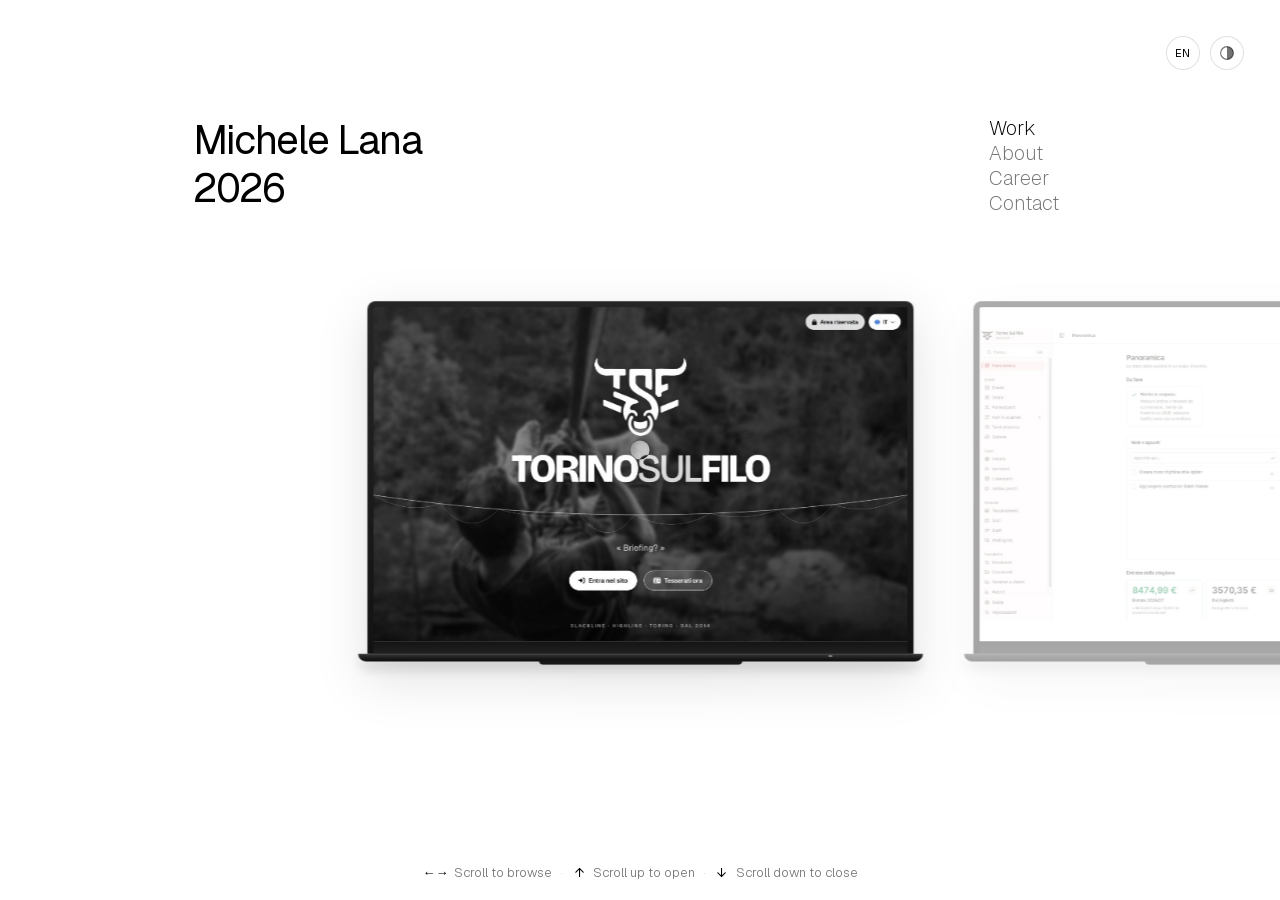
==== commit 6dd4817b: "english" ====
--- a/index.html
+++ b/index.html
@@ -18,10 +18,12 @@
 <meta property="og:image:width" content="1200">
 <meta property="og:image:height" content="630">
 <meta property="og:image:alt" content="Michele Lana, sviluppo siti, piattaforme gestionali e applicazioni">
+<meta property="og:locale" content="it_IT">
 <meta name="twitter:card" content="summary_large_image">
 <meta name="twitter:image" content="https://michelelana.it/assets/img/og-image.jpg">
 
 <link rel="icon" href="favicon.svg" type="image/svg+xml">
+<script src="assets/js/i18n.js?v=20261126a"></script>
 <script>
   (function () {
     var saved = null;
@@ -31,15 +33,21 @@
     } catch (e) {}
     if (saved) document.documentElement.setAttribute('data-theme', saved);
 
-    /* Una sola funzione per le varianti light/dark: la usa anche main.js.
-       Deve girare prima che il browser scelga le immagini, non solo al click. */
+    /* Nessun cursore artistico quando lo chiede l'URL o il sistema chiede meno
+       movimento: il CSS legge questa classe e lascia il cursore del browser. */
+    if (/[?&]nocursor=1/.test(location.search) ||
+        window.matchMedia('(prefers-reduced-motion: reduce)').matches) {
+      document.documentElement.classList.add('no-cursor');
+    }
+
+    /* Una sola funzione per light/dark: la usa anche main.js. Sceglie l'immagine
+       prima che il browser ne scarichi una sbagliata. */
     window.__themeMedia = function (choice) {
       var dark = choice === 'dark' ||
         (choice === 'auto' && window.matchMedia('(prefers-color-scheme: dark)').matches);
-      var sources = document.querySelectorAll('picture source[data-auto-media], picture source[media*="prefers-color-scheme: dark"]');
-      Array.prototype.forEach.call(sources, function (s) {
-        if (!s.getAttribute('data-auto-media')) s.setAttribute('data-auto-media', s.getAttribute('media'));
-        s.setAttribute('media', choice === 'auto' ? s.getAttribute('data-auto-media') : (dark ? 'all' : 'not all'));
+      var imgs = document.querySelectorAll('img[data-light][data-dark]');
+      Array.prototype.forEach.call(imgs, function (img) {
+        img.src = dark ? img.getAttribute('data-dark') : img.getAttribute('data-light');
       });
       var metas = document.querySelectorAll('meta[name="theme-color"]');
       Array.prototype.forEach.call(metas, function (meta, i) {
@@ -53,9 +61,9 @@
   })();
 </script>
 <link rel="preload" href="assets/fonts/geist-normal.woff2" as="font" type="font/woff2" crossorigin>
-<link rel="stylesheet" href="assets/css/style.css?v=20261126r">
-
-<script type="application/ld+json">
+<link rel="stylesheet" href="assets/css/style.css?v=20261126s">
+
+<script type="application/ld+json" id="schema-person">
 {"@context":"https://schema.org","@type":"Person","name":"Michele Lana",
 "url":"https://michelelana.it/","image":"https://michelelana.it/assets/img/michele.jpg","email":"mailto:info@michelelana.it",
 "jobTitle":"Sviluppatore web e consulente di privacy digitale",
@@ -63,7 +71,8 @@
 </script>
 <noscript><style>
   html,body{position:static!important;overflow:auto!important;height:auto!important}
-  .cursor,.timeline,.back,.nav,.theme-toggle,.copy-mail{display:none!important}
+  html,body,a,button,*{cursor:auto!important}
+  .cursor,.timeline,.back,.nav,.theme-toggle,.lang-toggle,.copy-mail{display:none!important}
   .gallery{position:static!important;height:auto!important;overflow:visible!important}
   .gallery__viewport{overflow:visible!important}
   .gallery__track{display:block!important;transform:none!important}
@@ -91,28 +100,10 @@
 
 <header class="top">
   <div class="top__frame">
-    <button class="brand" type="button" data-panel="lavori" aria-label="Torna ai lavori">
+    <button class="brand" type="button" data-panel="lavori" aria-label="Torna ai lavori" data-i18n-aria-label="nav.brandBack">
       <span>Michele Lana</span><span class="brand__yr"><span id="year" role="img" aria-label="2026">2026</span></span>
     </button>
     <div class="nav-wrap">
-      <button class="theme-toggle" type="button" data-theme-toggle data-state="auto"
-              aria-label="Tema: Auto. Attiva per passare a Chiaro" title="Tema: Auto">
-        <svg viewBox="0 0 24 24" aria-hidden="true" focusable="false">
-          <g class="theme-icon theme-icon--auto">
-            <circle cx="12" cy="12" r="8.5" fill="none" stroke="currentColor" stroke-width="1.5"/>
-            <path d="M12 3.5a8.5 8.5 0 0 1 0 17z" fill="currentColor"/>
-          </g>
-          <g class="theme-icon theme-icon--light">
-            <circle cx="12" cy="12" r="4.2" fill="none" stroke="currentColor" stroke-width="1.5"/>
-            <path d="M12 2v2.5M12 19.5V22M2 12h2.5M19.5 12H22M5 5l1.8 1.8M17.2 17.2 19 19M19 5l-1.8 1.8M6.8 17.2 5 19"
-                  fill="none" stroke="currentColor" stroke-width="1.5" stroke-linecap="round"/>
-          </g>
-          <g class="theme-icon theme-icon--dark">
-            <path d="M20.2 15.2A8.6 8.6 0 0 1 8.8 3.8 8.6 8.6 0 1 0 20.2 15.2Z"
-                  fill="none" stroke="currentColor" stroke-width="1.5" stroke-linejoin="round"/>
-          </g>
-        </svg>
-      </button>
       <nav class="nav" aria-label="Navigazione">
         <button type="button" data-panel="lavori" aria-current="true">Lavori</button>
         <button type="button" data-panel="chi-sono">Chi sono</button>
@@ -120,6 +111,28 @@
         <button type="button" data-panel="contatti">Contatti</button>
       </nav>
     </div>
+    <button class="theme-toggle" type="button" data-theme-toggle data-state="auto"
+            aria-label="Tema: Auto. Attiva per passare a Chiaro" title="Tema: Auto">
+      <svg viewBox="0 0 24 24" aria-hidden="true" focusable="false">
+        <g class="theme-icon theme-icon--auto">
+          <circle cx="12" cy="12" r="8.5" fill="none" stroke="currentColor" stroke-width="1.5"/>
+          <path d="M12 3.5a8.5 8.5 0 0 1 0 17z" fill="currentColor"/>
+        </g>
+        <g class="theme-icon theme-icon--light">
+          <circle cx="12" cy="12" r="4.2" fill="none" stroke="currentColor" stroke-width="1.5"/>
+          <path d="M12 2v2.5M12 19.5V22M2 12h2.5M19.5 12H22M5 5l1.8 1.8M17.2 17.2 19 19M19 5l-1.8 1.8M6.8 17.2 5 19"
+                fill="none" stroke="currentColor" stroke-width="1.5" stroke-linecap="round"/>
+        </g>
+        <g class="theme-icon theme-icon--dark">
+          <path d="M20.2 15.2A8.6 8.6 0 0 1 8.8 3.8 8.6 8.6 0 1 0 20.2 15.2Z"
+                fill="none" stroke="currentColor" stroke-width="1.5" stroke-linejoin="round"/>
+        </g>
+      </svg>
+    </button>
+    <button class="lang-toggle" type="button" data-lang-toggle data-state="en"
+            aria-label="Language: English. Click to switch to Italian" title="Language: English">
+      <span class="lang-toggle__label" aria-hidden="true">EN</span>
+    </button>
   </div>
 </header>
 
@@ -167,7 +180,7 @@
             <div class="slide__visual">
               <div class="device device--laptop">
                 <div class="laptop__lid">
-                  <div class="laptop__screen"><picture><source media="(prefers-color-scheme: dark)" srcset="assets/img/screens/gestionale-torinosulfilo-dark.jpg"><img src="assets/img/screens/gestionale-torinosulfilo-light.jpg" alt="Gestionale Torino Sul Filo" width="1280" height="800" loading="lazy" decoding="async"></picture></div>
+                  <div class="laptop__screen"><img data-light="assets/img/screens/gestionale-torinosulfilo-light.jpg" data-dark="assets/img/screens/gestionale-torinosulfilo-dark.jpg" alt="Gestionale Torino Sul Filo" width="1280" height="800" loading="lazy" decoding="async"><noscript><img src="assets/img/screens/gestionale-torinosulfilo-light.jpg" alt="Gestionale Torino Sul Filo" width="1280" height="800"></noscript></div>
                   <div class="laptop__chin" aria-hidden="true"></div>
                 </div>
                 <div class="laptop__base" aria-hidden="true"><span class="laptop__point"></span></div>
@@ -189,7 +202,7 @@
             <div class="slide__visual slide__visual--phone">
               <div class="device device--phone">
                 <div class="phone__body">
-                  <div class="phone__screen"><picture><source media="(prefers-color-scheme: dark)" srcset="assets/img/screens/biglietto-vohf-dark.jpg?v=20261126i"><img src="assets/img/screens/biglietto-vohf-light.jpg?v=20261126i" alt="Biglietto dimostrativo del Valle Orco Highline Festival: nome fittizio e QR non valido" width="390" height="844" loading="lazy" decoding="async"></picture></div>
+                  <div class="phone__screen"><img data-light="assets/img/screens/biglietto-vohf-light.jpg?v=20261126i" data-dark="assets/img/screens/biglietto-vohf-dark.jpg?v=20261126i" alt="Biglietto dimostrativo del Valle Orco Highline Festival: nome fittizio e QR non valido" width="390" height="844" loading="lazy" decoding="async"><noscript><img src="assets/img/screens/biglietto-vohf-light.jpg?v=20261126i" alt="Biglietto dimostrativo del Valle Orco Highline Festival: nome fittizio e QR non valido" width="390" height="844"></noscript></div>
                 </div>
               </div>
             </div>
@@ -238,7 +251,7 @@
             <div class="slide__visual">
               <div class="device device--laptop">
                 <div class="laptop__lid">
-                  <div class="laptop__screen"><picture><source media="(prefers-color-scheme: dark)" srcset="assets/img/screens/appunti-dark.jpg"><img src="assets/img/screens/appunti-light.jpg" alt="Homepage dell'app web Appunti" width="1280" height="800" loading="lazy" decoding="async"></picture></div>
+                  <div class="laptop__screen"><img data-light="assets/img/screens/appunti-light.jpg" data-dark="assets/img/screens/appunti-dark.jpg" alt="Homepage dell'app web Appunti" width="1280" height="800" loading="lazy" decoding="async"><noscript><img src="assets/img/screens/appunti-light.jpg" alt="Homepage dell'app web Appunti" width="1280" height="800"></noscript></div>
                   <div class="laptop__chin" aria-hidden="true"></div>
                 </div>
                 <div class="laptop__base" aria-hidden="true"><span class="laptop__point"></span></div>
@@ -329,7 +342,7 @@
             <div class="slide__visual">
               <div class="device device--laptop">
                 <div class="laptop__lid">
-                  <div class="laptop__screen"><picture><source media="(prefers-color-scheme: dark)" srcset="assets/img/screens/one-piece-watcher-dark.jpg"><img src="assets/img/screens/one-piece-watcher-light.jpg" alt="Schermata dell'app One Piece Watcher dal README del progetto" width="1280" height="800" loading="lazy" decoding="async"></picture></div>
+                  <div class="laptop__screen"><img data-light="assets/img/screens/one-piece-watcher-light.jpg" data-dark="assets/img/screens/one-piece-watcher-dark.jpg" alt="Schermata dell'app One Piece Watcher dal README del progetto" width="1280" height="800" loading="lazy" decoding="async"><noscript><img src="assets/img/screens/one-piece-watcher-light.jpg" alt="Schermata dell'app One Piece Watcher dal README del progetto" width="1280" height="800"></noscript></div>
                   <div class="laptop__chin" aria-hidden="true"></div>
                 </div>
                 <div class="laptop__base" aria-hidden="true"><span class="laptop__point"></span></div>
@@ -352,7 +365,7 @@
             <div class="slide__visual">
               <div class="device device--laptop">
                 <div class="laptop__lid">
-                  <div class="laptop__screen"><picture><source media="(prefers-color-scheme: dark)" srcset="assets/img/screens/unsplash-dark.jpg?v=20261126l"><img src="assets/img/screens/unsplash-light.jpg?v=20261126l" alt="Griglia di foto dal profilo Unsplash di Michele Lana" width="1280" height="800" loading="lazy" decoding="async"></picture><span class="screen-logo screen-logo--unsplash" aria-hidden="true"><svg viewBox="0 0 24 24" fill="currentColor" aria-hidden="true" focusable="false"><use href="#logo-unsplash"></use></svg></span></div>
+                  <div class="laptop__screen"><img data-light="assets/img/screens/unsplash-light.jpg?v=20261126l" data-dark="assets/img/screens/unsplash-dark.jpg?v=20261126l" alt="Griglia di foto dal profilo Unsplash di Michele Lana" width="1280" height="800" loading="lazy" decoding="async"><noscript><img src="assets/img/screens/unsplash-light.jpg?v=20261126l" alt="Griglia di foto dal profilo Unsplash di Michele Lana" width="1280" height="800"></noscript><span class="screen-logo screen-logo--unsplash" aria-hidden="true"><svg viewBox="0 0 24 24" fill="currentColor" aria-hidden="true" focusable="false"><use href="#logo-unsplash"></use></svg></span></div>
                   <div class="laptop__chin" aria-hidden="true"></div>
                 </div>
                 <div class="laptop__base" aria-hidden="true"><span class="laptop__point"></span></div>
@@ -375,7 +388,7 @@
             <div class="slide__visual">
               <div class="device device--laptop">
                 <div class="laptop__lid">
-                  <div class="laptop__screen"><picture><source media="(prefers-color-scheme: dark)" srcset="assets/img/screens/soundcloud-dark.jpg?v=20261126l"><img src="assets/img/screens/soundcloud-light.jpg?v=20261126l" alt="Griglia delle copertine delle mie tracce dal profilo SoundCloud di Michele Lana" width="1280" height="800" loading="lazy" decoding="async"></picture><span class="screen-logo screen-logo--soundcloud" aria-hidden="true"><svg viewBox="0 0 24 24" fill="currentColor" aria-hidden="true" focusable="false"><use href="#logo-soundcloud"></use></svg></span></div>
+                  <div class="laptop__screen"><img data-light="assets/img/screens/soundcloud-light.jpg?v=20261126l" data-dark="assets/img/screens/soundcloud-dark.jpg?v=20261126l" alt="Griglia delle copertine delle mie tracce dal profilo SoundCloud di Michele Lana" width="1280" height="800" loading="lazy" decoding="async"><noscript><img src="assets/img/screens/soundcloud-light.jpg?v=20261126l" alt="Griglia delle copertine delle mie tracce dal profilo SoundCloud di Michele Lana" width="1280" height="800"></noscript><span class="screen-logo screen-logo--soundcloud" aria-hidden="true"><svg viewBox="0 0 24 24" fill="currentColor" aria-hidden="true" focusable="false"><use href="#logo-soundcloud"></use></svg></span></div>
                   <div class="laptop__chin" aria-hidden="true"></div>
                 </div>
                 <div class="laptop__base" aria-hidden="true"><span class="laptop__point"></span></div>
@@ -389,16 +402,16 @@
     <!-- filmstrip in basso, come la timeline di Mike -->
     <nav class="timeline" aria-label="Vai a un lavoro">
       <button type="button" data-go="0" aria-label="Torino Sul Filo" aria-current="true"><img src="assets/img/thumbs/torinosulfilo.jpg" alt="" width="128" height="80" decoding="async"></button>
-      <button type="button" data-go="1" aria-label="Gestionale Torino Sul Filo"><picture><source media="(prefers-color-scheme: dark)" srcset="assets/img/thumbs/gestionale-torinosulfilo-dark.jpg"><img src="assets/img/thumbs/gestionale-torinosulfilo-light.jpg" alt="" width="128" height="80" loading="lazy" decoding="async"></picture></button>
-      <button type="button" data-go="2" aria-label="Biglietto Valle Orco Highline Festival"><picture><source media="(prefers-color-scheme: dark)" srcset="assets/img/thumbs/biglietto-vohf-dark.jpg?v=20261126i"><img src="assets/img/thumbs/biglietto-vohf-light.jpg?v=20261126i" alt="" width="128" height="80" loading="lazy" decoding="async"></picture></button>
+      <button type="button" data-go="1" aria-label="Gestionale Torino Sul Filo"><img data-light="assets/img/thumbs/gestionale-torinosulfilo-light.jpg" data-dark="assets/img/thumbs/gestionale-torinosulfilo-dark.jpg" alt="" width="128" height="80" loading="lazy" decoding="async"></button>
+      <button type="button" data-go="2" aria-label="Biglietto Valle Orco Highline Festival"><img data-light="assets/img/thumbs/biglietto-vohf-light.jpg?v=20261126i" data-dark="assets/img/thumbs/biglietto-vohf-dark.jpg?v=20261126i" alt="" width="128" height="80" loading="lazy" decoding="async"></button>
       <button type="button" data-go="3" aria-label="Pachamar Yoga"><picture><source media="(max-width:600px)" srcset="assets/img/thumbs/pachamar-mobile.jpg"><img src="assets/img/thumbs/pachamar.jpg" alt="" width="128" height="80" loading="lazy" decoding="async"></picture></button>
-      <button type="button" data-go="4" aria-label="Appunti"><picture><source media="(prefers-color-scheme: dark)" srcset="assets/img/thumbs/appunti-dark.jpg"><img src="assets/img/thumbs/appunti-light.jpg" alt="" width="128" height="80" loading="lazy" decoding="async"></picture></button>
+      <button type="button" data-go="4" aria-label="Appunti"><img data-light="assets/img/thumbs/appunti-light.jpg" data-dark="assets/img/thumbs/appunti-dark.jpg" alt="" width="128" height="80" loading="lazy" decoding="async"></button>
       <button type="button" data-go="5" aria-label="Frushío"><img src="assets/img/thumbs/frushio-app.jpg" alt="" width="128" height="80" loading="lazy" decoding="async"></button>
       <button type="button" data-go="6" aria-label="Strati"><img src="assets/img/thumbs/strati-app.jpg" alt="" width="128" height="80" loading="lazy" decoding="async"></button>
       <button type="button" data-go="7" aria-label="Sun Seeker"><img src="assets/img/thumbs/sunseeker.jpg" alt="" width="128" height="80" loading="lazy" decoding="async"></button>
-      <button type="button" data-go="8" aria-label="One Piece Watcher"><picture><source media="(prefers-color-scheme: dark)" srcset="assets/img/thumbs/one-piece-watcher-dark.jpg"><img src="assets/img/thumbs/one-piece-watcher-light.jpg" alt="" width="128" height="80" loading="lazy" decoding="async"></picture></button>
-      <button type="button" data-go="9" aria-label="Unsplash"><picture><source media="(prefers-color-scheme: dark)" srcset="assets/img/thumbs/unsplash-dark.jpg?v=20261126l"><img src="assets/img/thumbs/unsplash-light.jpg?v=20261126l" alt="" width="128" height="80" loading="lazy" decoding="async"></picture></button>
-      <button type="button" data-go="10" aria-label="SoundCloud"><picture><source media="(prefers-color-scheme: dark)" srcset="assets/img/thumbs/soundcloud-dark.jpg?v=20261126l"><img src="assets/img/thumbs/soundcloud-light.jpg?v=20261126l" alt="" width="128" height="80" loading="lazy" decoding="async"></picture></button>
+      <button type="button" data-go="8" aria-label="One Piece Watcher"><img data-light="assets/img/thumbs/one-piece-watcher-light.jpg" data-dark="assets/img/thumbs/one-piece-watcher-dark.jpg" alt="" width="128" height="80" loading="lazy" decoding="async"></button>
+      <button type="button" data-go="9" aria-label="Unsplash"><img data-light="assets/img/thumbs/unsplash-light.jpg?v=20261126l" data-dark="assets/img/thumbs/unsplash-dark.jpg?v=20261126l" alt="" width="128" height="80" loading="lazy" decoding="async"></button>
+      <button type="button" data-go="10" aria-label="SoundCloud"><img data-light="assets/img/thumbs/soundcloud-light.jpg?v=20261126l" data-dark="assets/img/thumbs/soundcloud-dark.jpg?v=20261126l" alt="" width="128" height="80" loading="lazy" decoding="async"></button>
     </nav>
     <div class="thumb-tooltip" id="thumb-tooltip"></div>
     <div class="gallery__hint" aria-hidden="true">
@@ -499,6 +512,6 @@
 <script>
   if (window.__themeMedia) window.__themeMedia(document.documentElement.getAttribute('data-theme') || 'auto');
 </script>
-<script src="assets/js/main.js?v=20261126t" defer></script>
+<script src="assets/js/main.js?v=20261126u" defer></script>
 </body>
 </html>
--- a/assets/css/style.css
+++ b/assets/css/style.css
@@ -84,6 +84,9 @@
 .cursor{display:none}
 @media (hover:hover) and (pointer:fine){
   html,body,a,button,*{cursor:none!important}
+  /* ?nocursor=1, prefers-reduced-motion e nessun JS: niente cerchio e cursore nativo */
+  html.no-cursor,html.no-cursor *{cursor:auto!important}
+  html.no-cursor .cursor{display:none!important}
   .cursor{
     display:block;position:fixed;top:0;left:0;width:48px;height:48px;
     z-index:10000;pointer-events:none;will-change:transform;
@@ -147,17 +150,25 @@
 .nav button:hover,.nav button[aria-current="true"]{color:var(--ink)}
 .nav-wrap{pointer-events:auto;display:flex;align-items:flex-start;gap:14px}
 .nav-wrap .nav{margin-top:0}
-.theme-toggle{
-  pointer-events:auto;flex:0 0 auto;
-  width:32px;height:32px;display:flex;align-items:center;justify-content:center;
+.theme-toggle,.lang-toggle{
+  pointer-events:auto;position:fixed;
+  top:clamp(20px,3vw,36px);right:clamp(20px,3vw,36px);z-index:41;
+  width:34px;height:34px;display:flex;align-items:center;justify-content:center;
   color:var(--mut);border:1px solid var(--line);border-radius:50%;
-  transition:color .25s,border-color .25s,transform .4s var(--ease);
-}
+  background:color-mix(in srgb,var(--bg) 84%,transparent);
+  -webkit-backdrop-filter:blur(8px);backdrop-filter:blur(8px);
+  transition:color .25s,border-color .25s,transform .4s var(--ease),background-color .25s;
+}
+/* il selettore di lingua sta a sinistra del tema, sulla stessa riga */
+.lang-toggle{right:calc(clamp(20px,3vw,36px) + 44px)}
 .theme-toggle[data-state="light"],
-.theme-toggle[data-state="dark"]{color:var(--ink)}
+.theme-toggle[data-state="dark"],
+.lang-toggle{color:var(--ink)}
 .theme-toggle:hover{
   color:var(--ink);border-color:var(--ink);transform:rotate(12deg);
 }
+.lang-toggle:hover{color:var(--ink);border-color:var(--ink)}
+.lang-toggle__label{font-size:11px;line-height:1;letter-spacing:.02em;font-weight:400}
 .theme-toggle svg{width:18px;height:18px;display:block}
 .theme-icon{display:none}
 .theme-toggle[data-state="auto"] .theme-icon--auto,
@@ -530,6 +541,7 @@
 .cv__ttl{font-size:17px;font-weight:500;letter-spacing:-.01em}
 .cv__desc{font-size:14px;line-height:1.36;color:var(--mut);margin-top:1px}
 .cv__desc a{border-bottom:1px solid var(--line)}
+.cv-group[data-cv="competenze"] .cv__yr{font-weight:500;color:var(--ink)}
 
 /* freccia di ritorno: appena sopra la colonna di testo, non più nell'angolo */
 .back{
@@ -689,11 +701,12 @@
   .nav{margin-top:clamp(12px,2.2vh,20px)}
   .nav button{font-size:clamp(15px,4.2vw,17px);line-height:1.45}
   .nav-wrap{display:block}
-  .theme-toggle{
+  .theme-toggle,.lang-toggle{
     position:fixed;z-index:1;
-    top:calc(var(--pad-top) - 1px);right:var(--gutter);
+    top:calc(var(--pad-top) + 10px);right:calc(var(--gutter) + 2px);
     width:34px;height:34px;
   }
+  .lang-toggle{right:calc(var(--gutter) + 46px)}
   /* .brand e .nav button hanno pointer-events:auto: vanno disattivati anche
      loro, altrimenti da telefono coprono i link dei pannelli */
   body:has(.gallery.is-zoomed) .top,
@@ -994,6 +1007,11 @@
     padding-top:1px;
     white-space:nowrap;
   }
+  .cv-group[data-cv="competenze"] .cv__yr{
+    font-size:13px;
+    font-weight:500;
+    color:var(--ink);
+  }
   .cv__ttl{
     font-size:15px;
     font-weight:500;
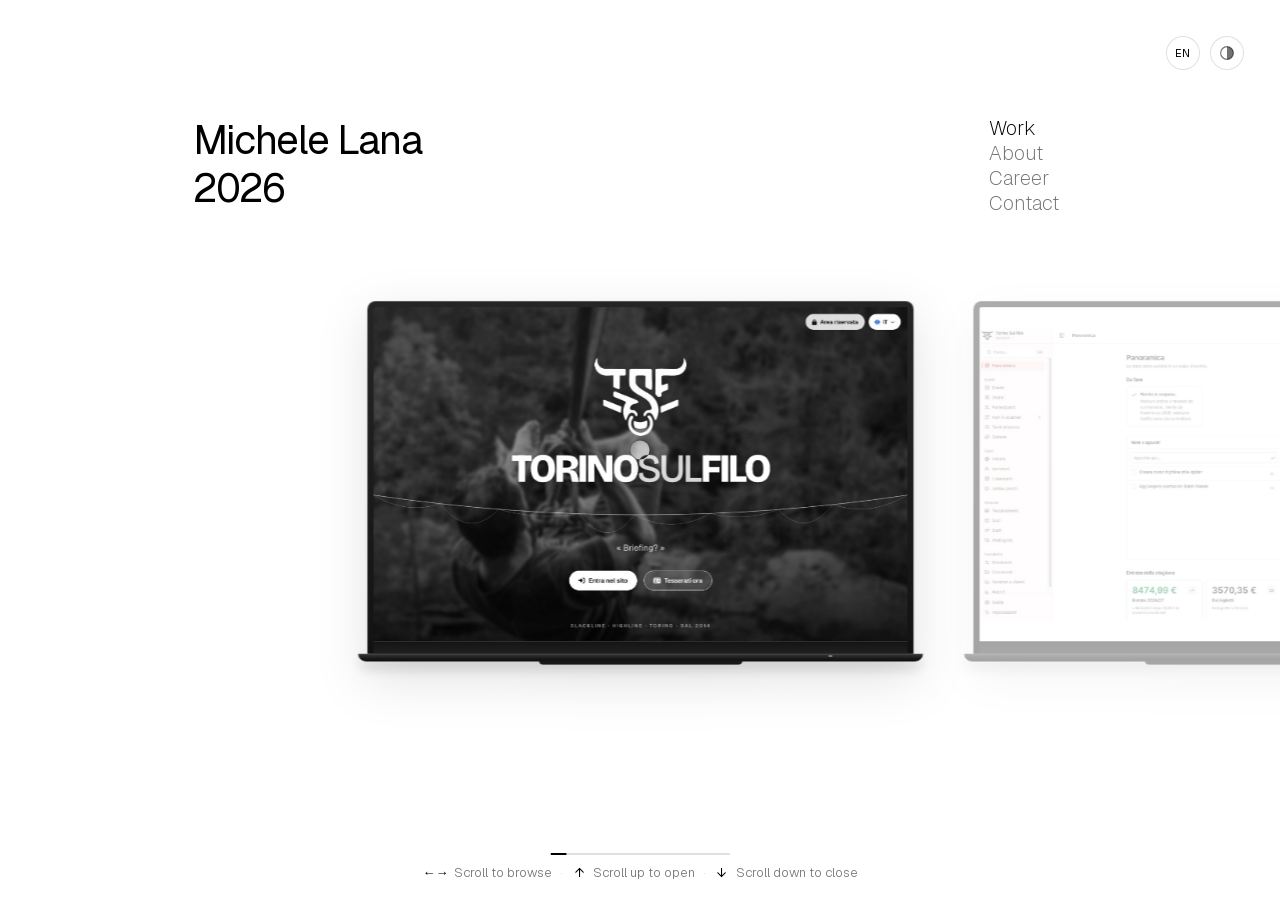
==== commit 99f9a917: "top" ====
--- a/index.html
+++ b/index.html
@@ -144,7 +144,7 @@
       <div class="gallery__track">
 
         <!-- 1 · Torino Sul Filo -->
-        <article class="slide is-active" aria-label="Lavoro 1 di 11: Torino Sul Filo">
+        <article class="slide is-active" aria-label="Torino Sul Filo">
           <div class="slide__inner">
             <div class="slide__text">
               <h2>Torino Sul Filo</h2>
@@ -167,7 +167,7 @@
           </div>
         </article>
         <!-- 2 · Gestionale Torino Sul Filo -->
-        <article class="slide" aria-label="Lavoro 2 di 11: Gestionale Torino Sul Filo" inert aria-hidden="true">
+        <article class="slide" aria-label="Gestionale Torino Sul Filo" inert aria-hidden="true">
           <div class="slide__inner">
             <div class="slide__text">
               <h2>Gestionale Torino Sul Filo</h2>
@@ -189,7 +189,7 @@
           </div>
         </article>
         <!-- 3 · Biglietto Valle Orco Highline Festival -->
-        <article class="slide slide--phone" aria-label="Lavoro 3 di 11: Biglietto Valle Orco Highline Festival" inert aria-hidden="true">
+        <article class="slide slide--phone" aria-label="Biglietto Valle Orco Highline Festival" inert aria-hidden="true">
           <div class="slide__inner">
             <div class="slide__text">
               <h2>Biglietto con QR</h2>
@@ -209,7 +209,7 @@
           </div>
         </article>
         <!-- 4 · Pachamar Yoga -->
-        <article class="slide slide--pachamar" aria-label="Lavoro 4 di 11: Pachamar Yoga" inert aria-hidden="true">
+        <article class="slide slide--pachamar" aria-label="Pachamar Yoga" inert aria-hidden="true">
           <div class="slide__inner">
             <div class="slide__text">
               <h2>Pachamar Yoga</h2>
@@ -237,7 +237,7 @@
           </div>
         </article>
         <!-- 5 · Appunti -->
-        <article class="slide" aria-label="Lavoro 5 di 11: Appunti" inert aria-hidden="true">
+        <article class="slide" aria-label="Appunti" inert aria-hidden="true">
           <div class="slide__inner">
             <div class="slide__text">
               <h2>Appunti</h2>
@@ -260,7 +260,7 @@
           </div>
         </article>
         <!-- 6 · Frushío -->
-        <article class="slide" aria-label="Lavoro 6 di 11: Frushío" inert aria-hidden="true">
+        <article class="slide" aria-label="Frushío" inert aria-hidden="true">
           <div class="slide__inner">
             <div class="slide__text">
               <h2>Frushío</h2>
@@ -282,7 +282,7 @@
           </div>
         </article>
         <!-- 7 · Strati -->
-        <article class="slide slide--phone" aria-label="Lavoro 7 di 11: Strati" inert aria-hidden="true">
+        <article class="slide slide--phone" aria-label="Strati" inert aria-hidden="true">
           <div class="slide__inner">
             <div class="slide__text">
               <h2>Strati</h2>
@@ -306,7 +306,7 @@
           </div>
         </article>
         <!-- 8 · Sun Seeker -->
-        <article class="slide" aria-label="Lavoro 8 di 11: Sun Seeker" inert aria-hidden="true">
+        <article class="slide" aria-label="Sun Seeker" inert aria-hidden="true">
           <div class="slide__inner">
             <div class="slide__text">
               <h2>Sun Seeker</h2>
@@ -329,7 +329,7 @@
           </div>
         </article>
         <!-- 9 · One Piece Watcher -->
-        <article class="slide" aria-label="Lavoro 9 di 11: One Piece Watcher" inert aria-hidden="true">
+        <article class="slide" aria-label="One Piece Watcher" inert aria-hidden="true">
           <div class="slide__inner">
             <div class="slide__text">
               <h2>One Piece Watcher</h2>
@@ -351,7 +351,7 @@
           </div>
         </article>
         <!-- 10 · Unsplash -->
-        <article class="slide slide--profile" aria-label="Lavoro 10 di 11: Unsplash" inert aria-hidden="true">
+        <article class="slide slide--profile" aria-label="Unsplash" inert aria-hidden="true">
           <div class="slide__inner">
             <div class="slide__text">
               <h2 class="slide__title"><svg class="slide__logo slide__logo--unsplash" viewBox="0 0 24 24" fill="currentColor" aria-hidden="true" focusable="false"><use href="#logo-unsplash"></use></svg><span>Unsplash</span></h2>
@@ -374,7 +374,7 @@
           </div>
         </article>
         <!-- 11 · SoundCloud -->
-        <article class="slide slide--profile" aria-label="Lavoro 11 di 11: SoundCloud" inert aria-hidden="true">
+        <article class="slide slide--profile" aria-label="SoundCloud" inert aria-hidden="true">
           <div class="slide__inner">
             <div class="slide__text">
               <h2 class="slide__title"><svg class="slide__logo slide__logo--soundcloud" viewBox="0 0 24 24" fill="currentColor" aria-hidden="true" focusable="false"><use href="#logo-soundcloud"></use></svg><span>SoundCloud</span></h2>
@@ -415,6 +415,7 @@
     </nav>
     <div class="thumb-tooltip" id="thumb-tooltip"></div>
     <div class="gallery__hint" aria-hidden="true">
+      <div class="gallery__progress"><span class="gallery__progress-fill"></span></div>
       <div class="hint__row hint--touch">
         <span class="hint__cmd"><span class="hint__arrow hint__arrow--x">&#8592;&#8594;</span><span>Swipe per cambiare</span></span>
         <span class="hint__sep">&middot;</span>
@@ -430,7 +431,8 @@
         <span class="hint__cmd"><span class="hint__arrow hint__arrow--down">&#8595;</span><span>Scroll down, esci</span></span>
       </div>
     </div>
-    <p class="sr" id="gallery-help">Galleria di undici progetti. Con il mouse usa lo scroll orizzontale della rotellina o del trackpad, le frecce sinistra e destra o il trascinamento per cambiare progetto; usa lo scroll verticale verso l'alto, la freccia su, la barra spaziale o Invio per entrare nel progetto, e lo scroll verso il basso, la freccia gi&ugrave;, Escape o un altro clic per uscire. Sul touch fai swipe left o right per cambiare progetto, swipe up per entrare e swipe down per uscire, oppure tocca il dispositivo; se hai un progetto o un pannello aperto, scorri dal bordo sinistro o usa il pulsante indietro del browser per tornare ai lavori. Puoi anche usare le miniature in basso per scegliere un progetto.</p>
+    <p class="sr" id="gallery-status" role="status" aria-live="polite"></p>
+    <p class="sr" id="gallery-help">Galleria di progetti.</p>
   </section>
 
   <!-- ── PANNELLI ────────────────────────────────────────────── -->
--- a/assets/css/style.css
+++ b/assets/css/style.css
@@ -27,6 +27,10 @@
   --ease:cubic-bezier(.16,1,.3,1);
   --ease-soft:cubic-bezier(.22,1,.36,1);
   --dur:.5s;
+  /* paging: partenza graduale e decelerazione morbida, senza lo scatto iniziale
+     di --ease. Separata da --dur perché non cambi le altre transizioni. */
+  --paging-dur:.6s;
+  --paging-ease:cubic-bezier(.25,.46,.45,.94);
   color-scheme:light;
 }
 /* Auto segue il sistema; Chiaro e Scuro forzano le variabili. */
@@ -198,7 +202,7 @@
 
 /* ---------- zoom: la stessa card che scala, senza rimbalzi né tagli ---------- */
 .gallery{--card-w:1240px;--inner-w:1641px;--k:1;--overlap:0px;--extra:0px;--pv:1}
-.gallery__track{transition:transform var(--dur) var(--ease)}
+.gallery__track{transition:transform var(--paging-dur) var(--paging-ease)}
 .slide{
   width:var(--slide-w,100vw);flex-basis:var(--slide-w,100vw);
   height:var(--slide-h,100vh);
@@ -257,6 +261,14 @@
   transition:opacity .55s var(--ease-soft);
 }
 .gallery.is-zoomed .gallery__hint{opacity:0}
+.gallery__hint .gallery__progress{
+  width:min(180px,42vw);height:2px;margin:0 auto 9px;border-radius:2px;
+  background:var(--line);overflow:hidden;
+}
+.gallery__hint .gallery__progress-fill{
+  display:block;width:0;height:100%;background:var(--ink);
+  transition:width var(--dur) var(--ease);
+}
 .gallery__hint .hint__row{display:flex;align-items:center;justify-content:center;flex-wrap:wrap;gap:4px 8px}
 .gallery__hint .hint__row + .hint__row{margin-top:4px}
 .gallery__hint .hint__arrow{
@@ -436,7 +448,7 @@
   flex:0 0 auto;
   /* 11 miniature: anche su desktop la larghezza segue lo spazio utile,
      così la striscia non sborda; 120 px resta il tetto sui monitor larghi. */
-  width:clamp(72px,calc((min(1240px,100vw - clamp(24px,14vw,200px)) - 10*var(--thumb-gap) - 2px)/11),120px);
+  width:clamp(72px,calc((min(1240px,100vw - clamp(24px,14vw,200px)) - (var(--slide-count,11) - 1)*var(--thumb-gap) - 2px)/var(--slide-count,11)),120px);
   aspect-ratio:16/10;height:auto;display:block;
   padding:0;border:0;border-radius:4px;overflow:hidden;opacity:.32;
   background:var(--thumb-bg);
@@ -473,11 +485,12 @@
   background:var(--panel);
   backdrop-filter:blur(24px) saturate(180%);
   -webkit-backdrop-filter:blur(24px) saturate(180%);
-  opacity:0;visibility:hidden;
-  transition:opacity .65s var(--ease-soft),visibility .65s;
-}
+  opacity:0;visibility:hidden;pointer-events:none;
+  transition:opacity .65s var(--ease-soft);
+}
+.panel:not([hidden]){visibility:visible}
 .panel[hidden]{display:none}
-.panel.is-open{opacity:1;visibility:visible}
+.panel.is-open{opacity:1;pointer-events:auto}
 .panel .panel__inner{
   opacity:.55;transform:translateY(18px);
   transition:opacity .7s var(--ease-soft) .08s,transform .9s var(--ease) .08s;
@@ -627,7 +640,7 @@
     flex:0 0 auto;
     /* 11 miniature: la larghezza deriva dallo spazio utile, così la prima
        non viene più tagliata a sinistra quando la finestra si stringe */
-    width:clamp(36px,calc((100vw - clamp(24px,14vw,200px) - 10*var(--thumb-gap) - 2px)/11),120px);
+    width:clamp(36px,calc((100vw - clamp(24px,14vw,200px) - (var(--slide-count,11) - 1)*var(--thumb-gap) - 2px)/var(--slide-count,11)),120px);
     aspect-ratio:16/10;
     height:auto;
   }
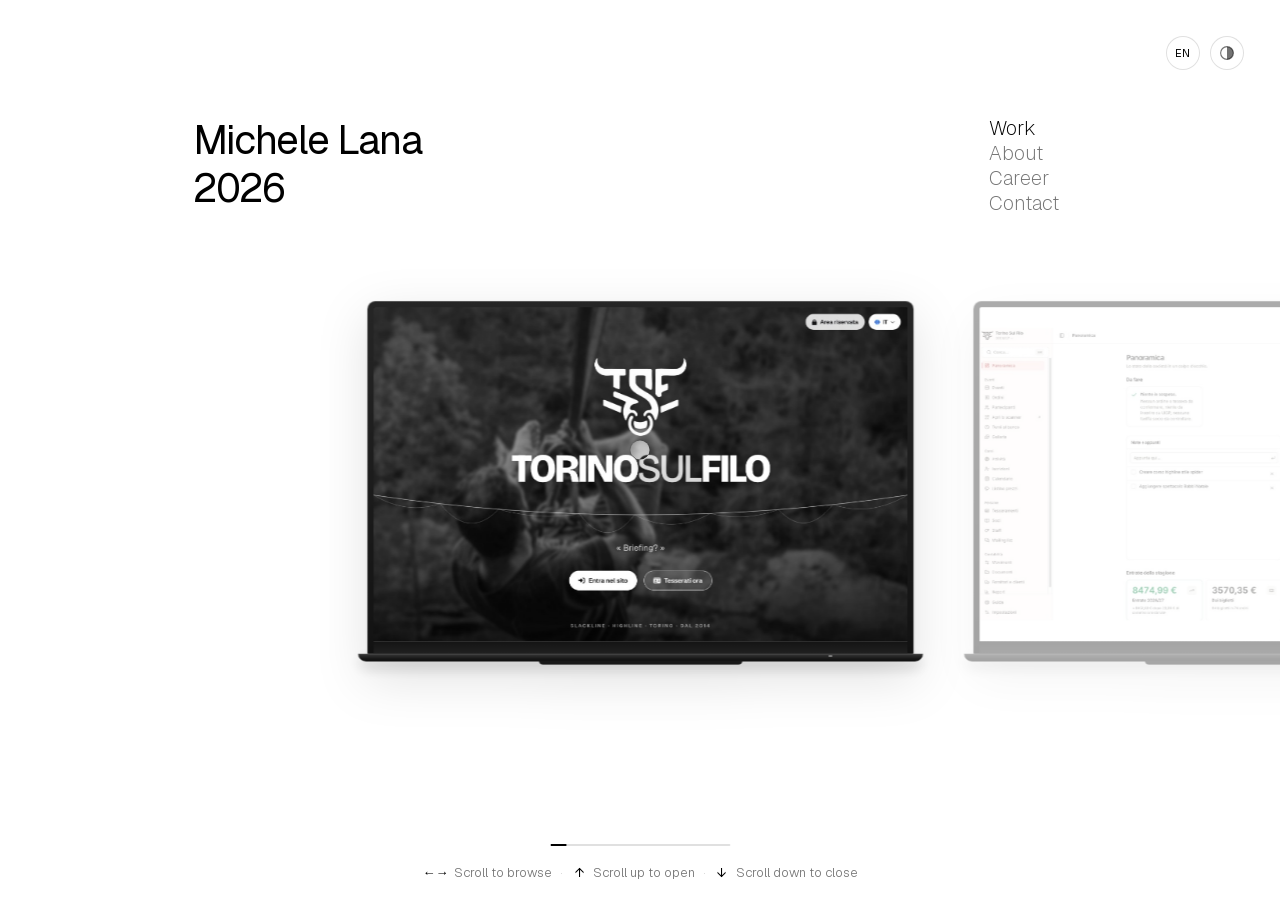
==== commit a2c2dc87: "yooooo" ====
--- a/index.html
+++ b/index.html
@@ -100,9 +100,15 @@
 
 <header class="top">
   <div class="top__frame">
-    <button class="brand" type="button" data-panel="lavori" aria-label="Torna ai lavori" data-i18n-aria-label="nav.brandBack">
-      <span>Michele Lana</span><span class="brand__yr"><span id="year" role="img" aria-label="2026">2026</span></span>
-    </button>
+    <div class="brand-cluster">
+      <button class="brand" type="button" data-panel="lavori" aria-label="Torna ai lavori" data-i18n-aria-label="nav.brandBack">
+        <span>Michele Lana</span><span class="brand__yr"><span id="year" role="img" aria-label="2026">2026</span></span>
+      </button>
+      <button class="info-toggle" type="button" data-info-toggle
+              aria-label="Istruzioni" title="Istruzioni"
+              data-i18n-aria-label="nav.info.label" data-i18n-title="nav.info.label"
+              aria-expanded="false" aria-controls="info-popover"><span aria-hidden="true">i</span></button>
+    </div>
     <div class="nav-wrap">
       <nav class="nav" aria-label="Navigazione">
         <button type="button" data-panel="lavori" aria-current="true">Lavori</button>
@@ -133,6 +139,24 @@
             aria-label="Language: English. Click to switch to Italian" title="Language: English">
       <span class="lang-toggle__label" aria-hidden="true">EN</span>
     </button>
+    <div class="info-backdrop" id="info-backdrop" hidden></div>
+    <div class="info-popover" id="info-popover" role="dialog" aria-labelledby="info-title" hidden>
+      <div class="info-popover__head">
+        <span id="info-title" data-i18n="nav.info.title">Guida ai gesti</span>
+        <button class="info-popover__close" type="button" data-info-close
+                aria-label="Chiudi la guida" title="Chiudi la guida"
+                data-i18n-aria-label="nav.info.close" data-i18n-title="nav.info.close">&times;</button>
+      </div>
+      <div class="gallery__hint">
+        <div class="hint__row hint--touch">
+          <span class="hint__cmd"><span class="hint__arrow hint__arrow--x">&#8592;&#8594;</span><span>Swipe per cambiare</span></span>
+          <span class="hint__sep">&middot;</span>
+          <span class="hint__cmd"><span class="hint__arrow hint__arrow--up">&#8593;</span><span>Swipe up, entra</span></span>
+          <span class="hint__sep">&middot;</span>
+          <span class="hint__cmd"><span class="hint__arrow hint__arrow--down">&#8595;</span><span>Swipe down, esci</span></span>
+        </div>
+      </div>
+    </div>
   </div>
 </header>
 
--- a/assets/css/style.css
+++ b/assets/css/style.css
@@ -136,15 +136,15 @@
   display:inline-flex;
   font-variant-numeric:tabular-nums;
 }
-/* ogni cifra è uno span: scatta solo quella che cambia, le altre restano ferme */
+/* ogni cifra è uno span: scorre solo quella che cambia, le altre restano ferme */
 #year .year__digit{
   display:inline-block;
   will-change:transform,opacity;
-  transition:opacity .25s var(--ease-soft),transform .25s var(--ease);
+  transition:opacity .06s var(--ease-soft),transform .06s var(--ease);
 }
 #year .year__digit.is-changing{
   opacity:0;
-  transform:translateY(8px);
+  transform:translateY(6px);
 }
 .nav{pointer-events:auto;display:flex;flex-direction:column;align-items:flex-start;margin-top:2px;font-weight:200}
 .nav button{
@@ -203,6 +203,9 @@
 /* ---------- zoom: la stessa card che scala, senza rimbalzi né tagli ---------- */
 .gallery{--card-w:1240px;--inner-w:1641px;--k:1;--overlap:0px;--extra:0px;--pv:1}
 .gallery__track{transition:transform var(--paging-dur) var(--paging-ease)}
+/* Durante il gesto il track segue 1:1, senza transizione; will-change resta
+   attivo solo finché serve, poi torna a quello della card. */
+.gallery__viewport.is-scrolling .gallery__track{transition:none;will-change:transform}
 .slide{
   width:var(--slide-w,100vw);flex-basis:var(--slide-w,100vw);
   height:var(--slide-h,100vh);
@@ -250,6 +253,11 @@
 .gallery.is-zoomed .slide__text{opacity:1;transform:none}
 .gallery:not(.is-zoomed) .slide__links{pointer-events:none}
 .gallery:not(.is-zoomed) .timeline{opacity:0;pointer-events:none}
+/* info e popup servono solo sul telefono: altrove restano fuori dal flusso */
+.info-toggle,.info-popover,.info-backdrop{display:none}
+/* il wrapper non altera il flex dell'header su tablet/desktop */
+.brand-cluster{display:contents}
+
 /* legenda dei gesti: frecce animate in CSS (nitide, niente GIF) */
 .gallery__hint{
   position:absolute;left:50%;bottom:max(18px, calc(10px + env(safe-area-inset-bottom, 0px)));
@@ -262,7 +270,7 @@
 }
 .gallery.is-zoomed .gallery__hint{opacity:0}
 .gallery__hint .gallery__progress{
-  width:min(180px,42vw);height:2px;margin:0 auto 9px;border-radius:2px;
+  width:min(180px,42vw);height:2px;margin:0 auto 18px;border-radius:2px;
   background:var(--line);overflow:hidden;
 }
 .gallery__hint .gallery__progress-fill{
@@ -702,6 +710,7 @@
     --pad-top:max(20px, env(safe-area-inset-top, 20px));
     --pad-bottom:max(16px, env(safe-area-inset-bottom, 16px));
     --gutter:clamp(24px, 7vw, 36px);
+    --brand-fs:clamp(28px,8.2vw,36px);
   }
 
   .top{transition:opacity .45s var(--ease-soft)}
@@ -710,16 +719,61 @@
     display:block;
     padding:var(--pad-top) 0 0;
   }
-  .brand,.brand__yr{font-size:clamp(28px,8.2vw,36px);line-height:1.2;letter-spacing:-.03em}
-  .nav{margin-top:clamp(12px,2.2vh,20px)}
+  .brand,.brand__yr{font-size:var(--brand-fs);line-height:1.2;letter-spacing:-.03em}
+  .nav-wrap .nav{margin-top:clamp(13px,2.5vh,22px)}
   .nav button{font-size:clamp(15px,4.2vw,17px);line-height:1.45}
   .nav-wrap{display:block}
-  .theme-toggle,.lang-toggle{
+  .theme-toggle,.lang-toggle,.info-toggle{
     position:fixed;z-index:1;
     top:calc(var(--pad-top) + 10px);right:calc(var(--gutter) + 2px);
     width:34px;height:34px;
   }
   .lang-toggle{right:calc(var(--gutter) + 46px)}
+  /* "i" accanto all'anno, con lo stesso cerchio degli altri due pulsanti */
+  .brand-cluster{position:relative;display:block}
+  .info-toggle{
+    position:absolute;top:auto;right:auto;
+    left:calc(2.3 * var(--brand-fs) + 8px);
+    top:calc(1.8 * var(--brand-fs) - 17px);
+    display:flex;pointer-events:auto;
+    font:400 15px/1 var(--sans);
+  }
+  .info-toggle:hover{color:var(--ink);border-color:var(--ink)}
+  .info-backdrop{
+    display:none;pointer-events:auto;
+    position:fixed;inset:0;z-index:41;
+    background:rgba(0,0,0,.18);
+    -webkit-backdrop-filter:blur(8px);backdrop-filter:blur(8px);
+  }
+  .info-backdrop:not([hidden]){display:block}
+  .info-popover{
+    display:none;pointer-events:auto;
+    position:fixed;
+    top:50%;left:50%;right:auto;transform:translate(-50%,-50%);
+    width:min(320px,calc(100vw - 2*var(--gutter)));
+    max-height:calc(100svh - 40px);overflow-y:auto;
+    z-index:42;
+    padding:14px 16px 16px;
+    border:1px solid var(--line);border-radius:10px;
+    background:var(--panel);
+    -webkit-backdrop-filter:blur(12px);backdrop-filter:blur(12px);
+    box-shadow:0 12px 40px var(--shadow);
+  }
+  .info-popover:not([hidden]){display:block}
+  .info-popover__head{
+    display:flex;align-items:center;justify-content:space-between;gap:12px;
+    margin-bottom:10px;color:var(--ink);font-size:13px;font-weight:400;
+  }
+  .info-popover__close{
+    flex:0 0 auto;width:26px;height:26px;
+    display:flex;align-items:center;justify-content:center;
+    padding:0;border:1px solid var(--line);border-radius:50%;
+    background:transparent;color:var(--mut);font-size:18px;line-height:1;
+  }
+  .info-popover .gallery__hint{
+    position:static;transform:none;left:auto;right:auto;bottom:auto;
+    max-width:none;font-size:12px;opacity:1;text-align:left;pointer-events:auto;
+  }
   /* .brand e .nav button hanno pointer-events:auto: vanno disattivati anche
      loro, altrimenti da telefono coprono i link dei pannelli */
   body:has(.gallery.is-zoomed) .top,
@@ -815,13 +869,14 @@
   }
 
   /* Dimensioni dispositivi coerenti */
+  /* Dimensioni mobile originali: lasciano margine nelle card aperte. */
   .device--laptop{
     width:min(100%,280px);
-    max-width:280px;
+    flex:0 0 auto;
   }
   .device--phone{
     width:min(100%,130px);
-    max-width:130px;
+    flex:0 0 auto;
   }
   .slide__visual--pair{
     display:flex;
@@ -832,10 +887,12 @@
   .slide__visual--pair .device--laptop{
     width:70%;
     max-width:200px;
+    flex:0 0 auto;
   }
   .slide__visual--pair .device--phone{
     width:26%;
     max-width:75px;
+    flex:0 0 auto;
     transform:none;
   }
   .slide--pachamar .device--laptop{
@@ -843,12 +900,34 @@
   }
   .slide--pachamar .device--phone{
     width:min(100%,130px);
-    max-width:130px;
+    /* La regola --pair limita il telefono a 75 px: qui il laptop è nascosto
+       e il telefono deve occupare la stessa larghezza delle altre card. */
+    max-width:none;
     transform:none;
+  }
+  /* Timeline: immagini +25%; a card aperta restano le dimensioni safe. */
+  .gallery:not(.is-zoomed) .device--laptop{width:min(125%,350px)}
+  .gallery:not(.is-zoomed) .device--phone{width:min(125%,162.5px)}
+  .gallery:not(.is-zoomed) .slide__visual--pair .device--laptop{
+    width:87.5%;
+    max-width:250px;
+  }
+  .gallery:not(.is-zoomed) .slide__visual--pair .device--phone{
+    width:32.5%;
+    max-width:93.75px;
+  }
+  .gallery:not(.is-zoomed) .slide--pachamar .device--phone{
+    width:min(125%,162.5px);
+    max-width:none;
   }
   .gallery:not(.is-zoomed) .slide--pachamar .slide__visual{
     transform:scale(var(--pv));
     transform-origin:center center;
+  }
+  /* Nel file sorgente il contenuto è spostato ~15 px a destra: scala e
+     traslazione minime lo ricentrano senza scoprire i bordi del riquadro. */
+  .slide--pachamar .phone__screen img{
+    transform:translateX(-2%) scale(1.05);
   }
 
   /* Tipografia mobile zoomata */
@@ -954,6 +1033,17 @@
     font-size:clamp(10px,2.8vw,12px);
     opacity:.8;
   }
+  /* Su telefono la legenda sta nel popup: in basso resta solo il progresso,
+     largo come la card e allineato agli stessi margini del resto della UI. */
+  .gallery > .gallery__hint{
+    position:absolute;transform:none;
+    left:var(--gutter);right:var(--gutter);bottom:max(28px, calc(20px + env(safe-area-inset-bottom, 0px)));
+    width:auto;max-width:none;text-align:center;
+  }
+  .gallery > .gallery__hint .hint__row{display:none}
+  .gallery > .gallery__hint .gallery__progress{
+    width:100%;margin:0;
+  }
   .back[hidden]{display:none}
 
   /* Pannelli */
